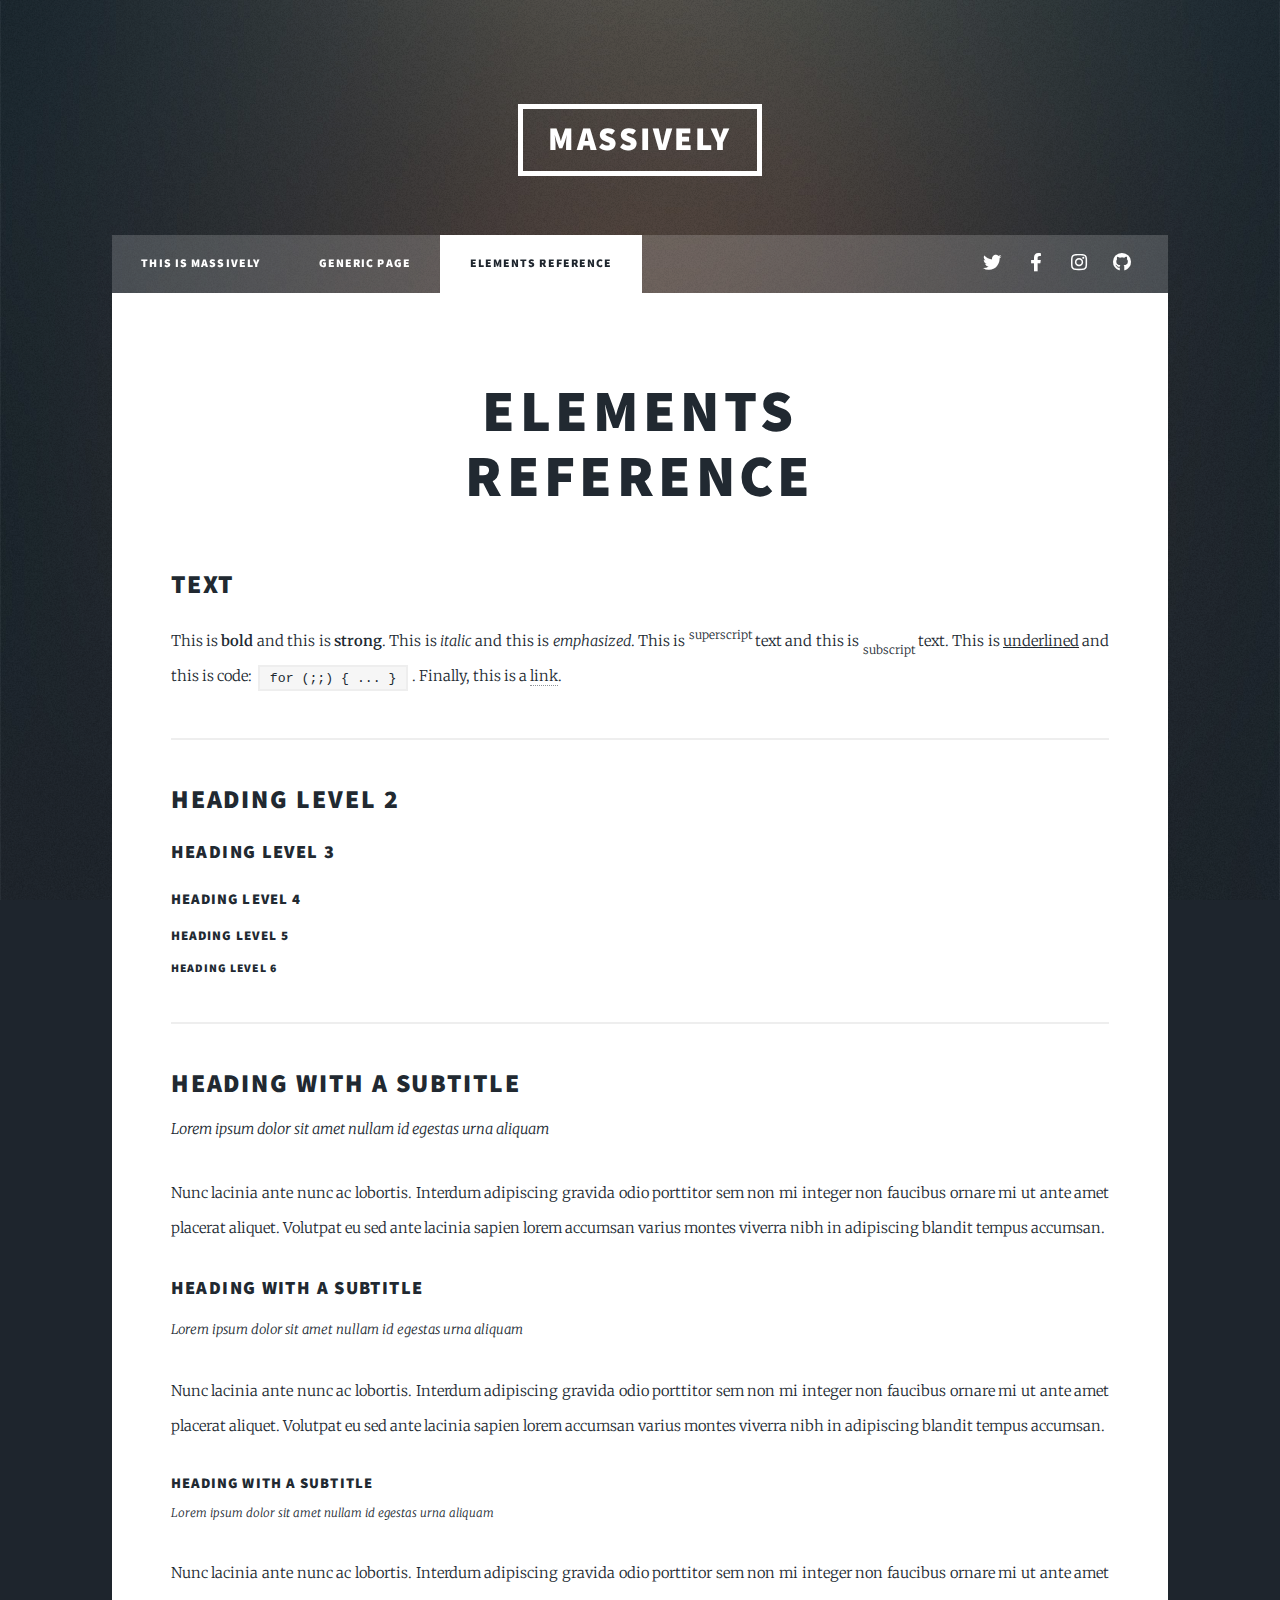
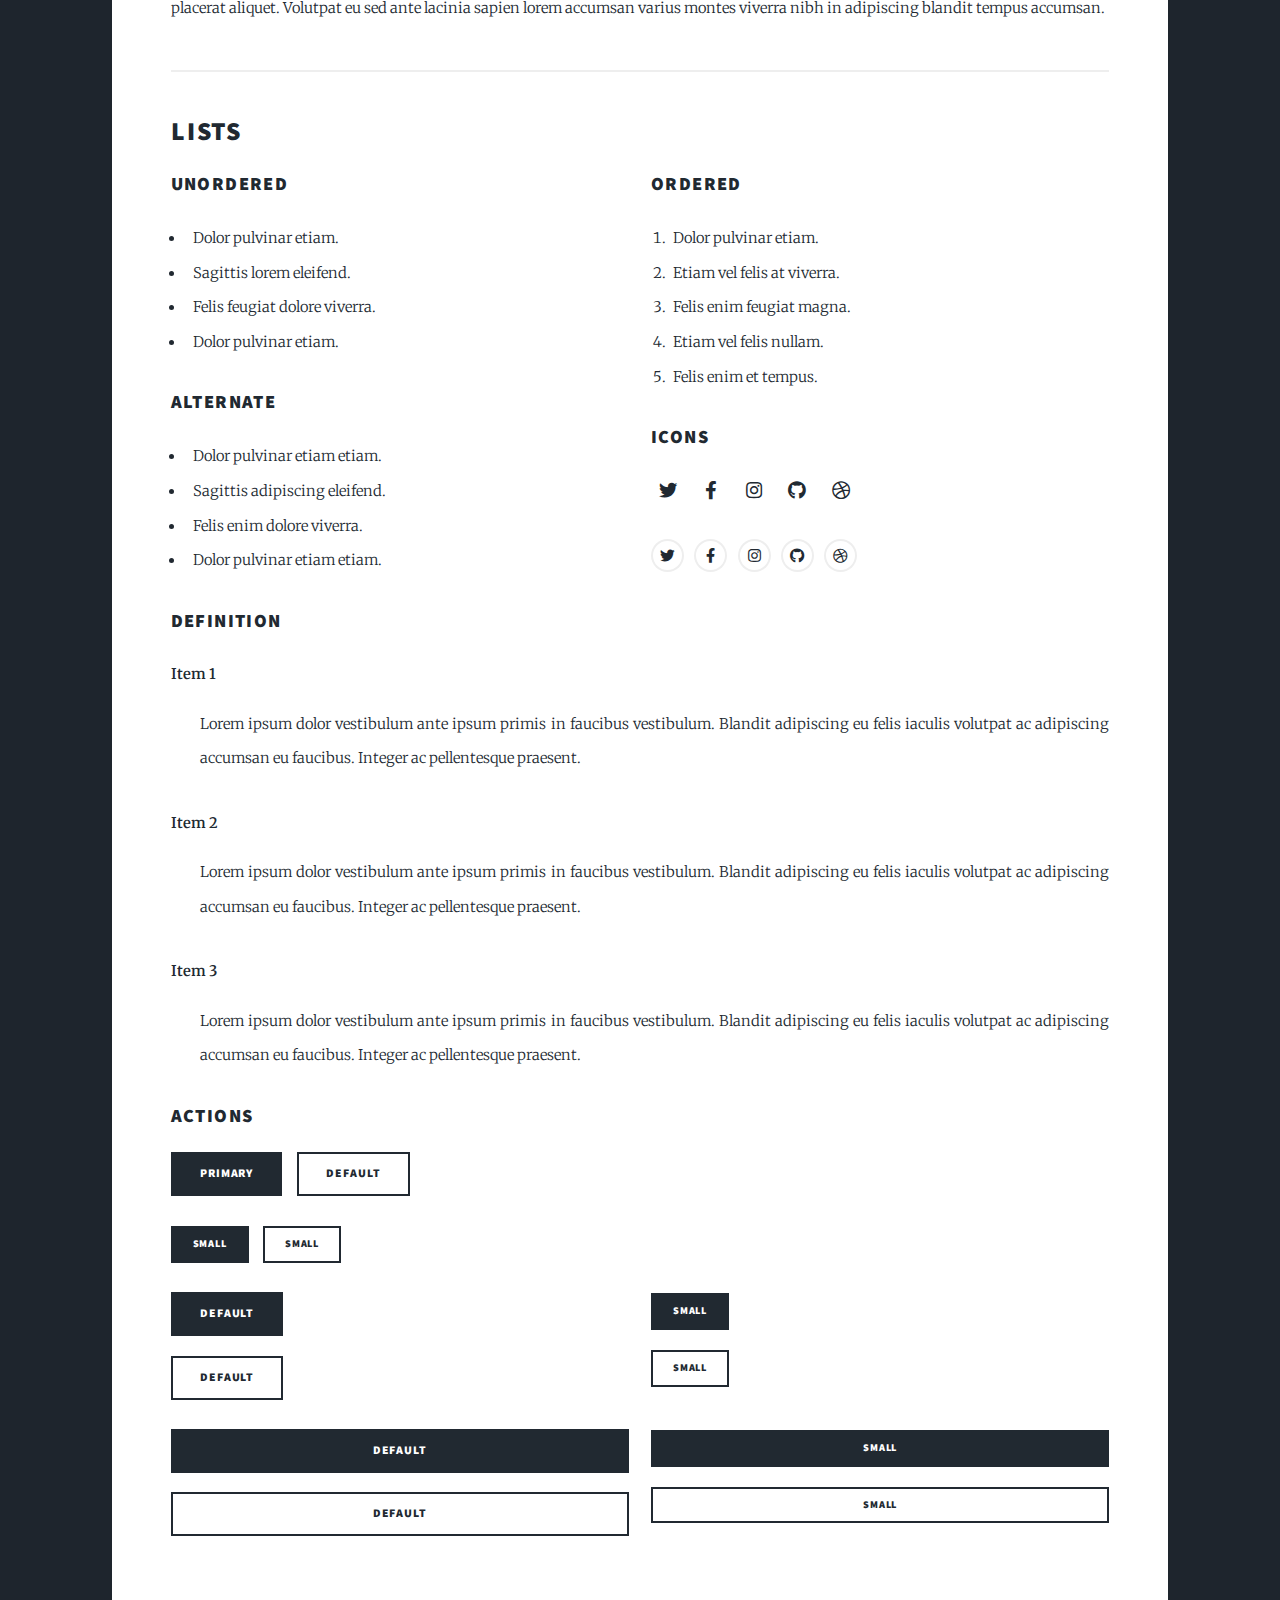
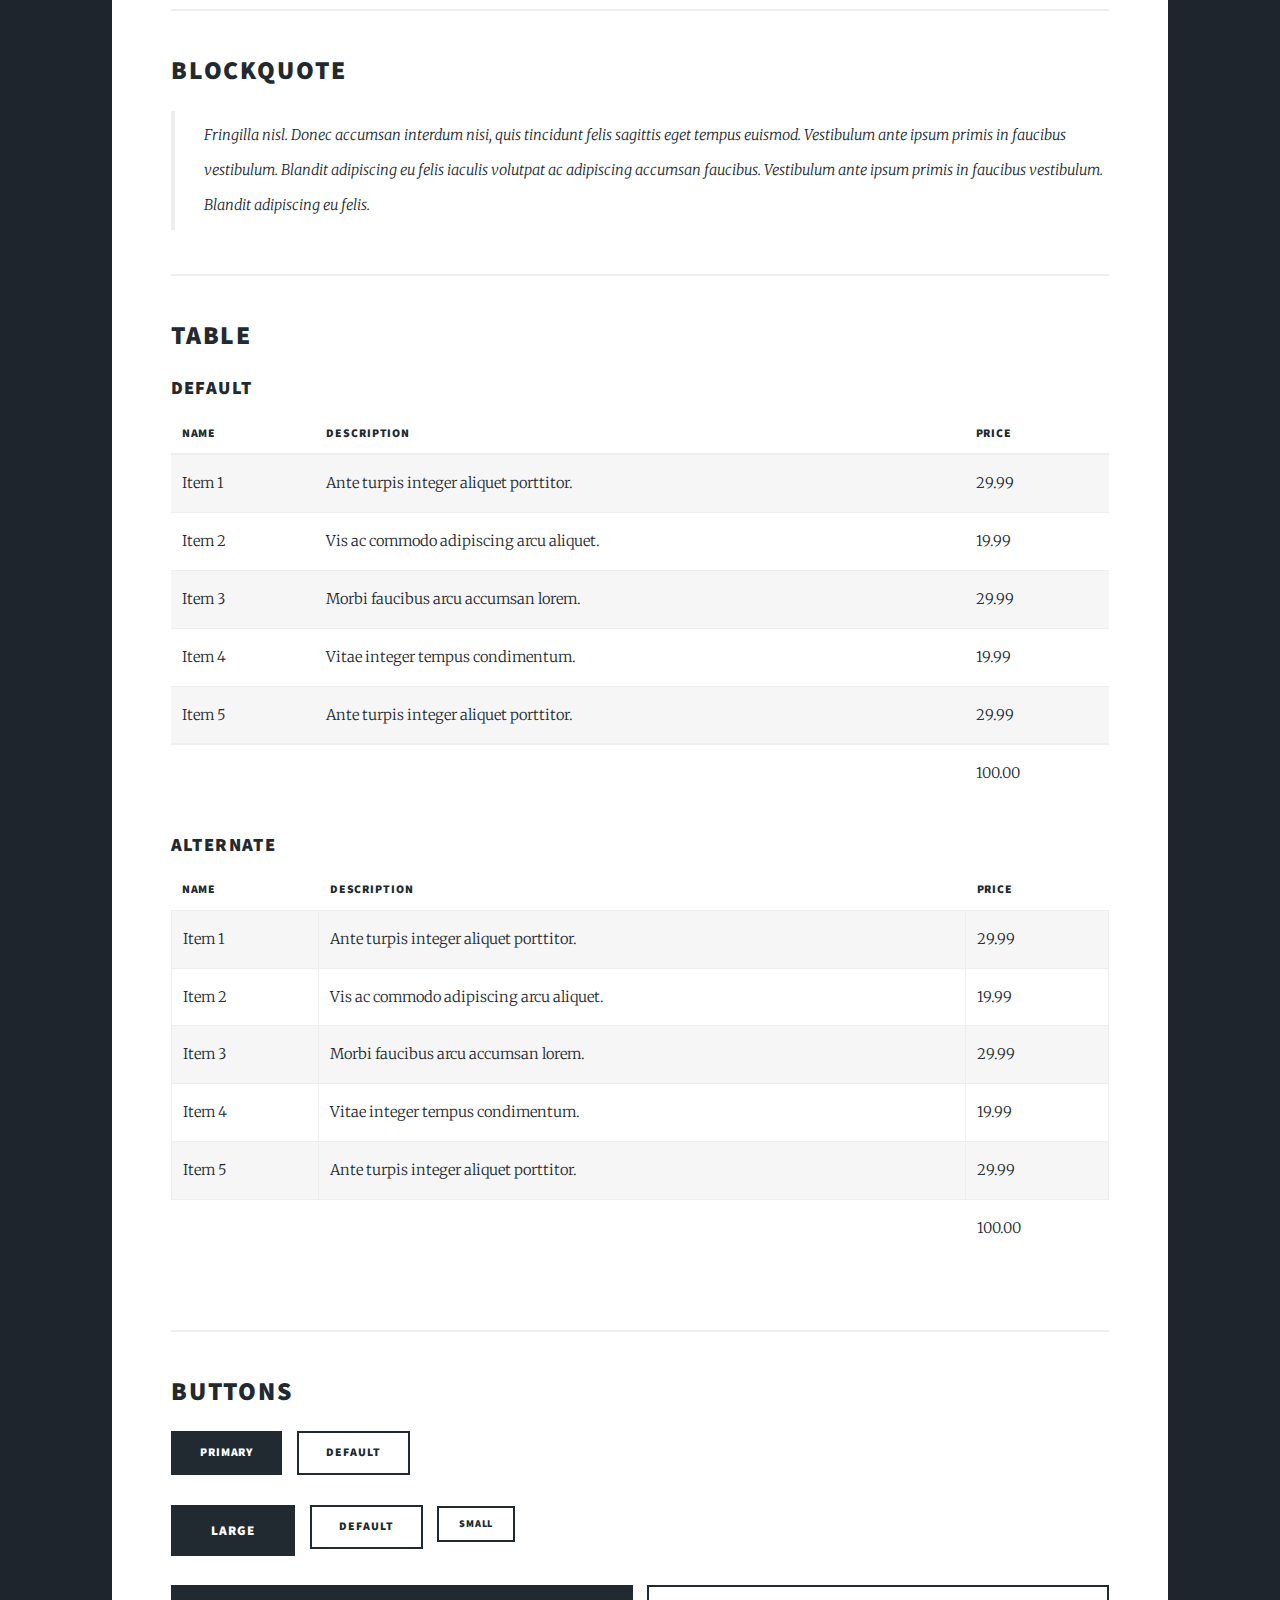
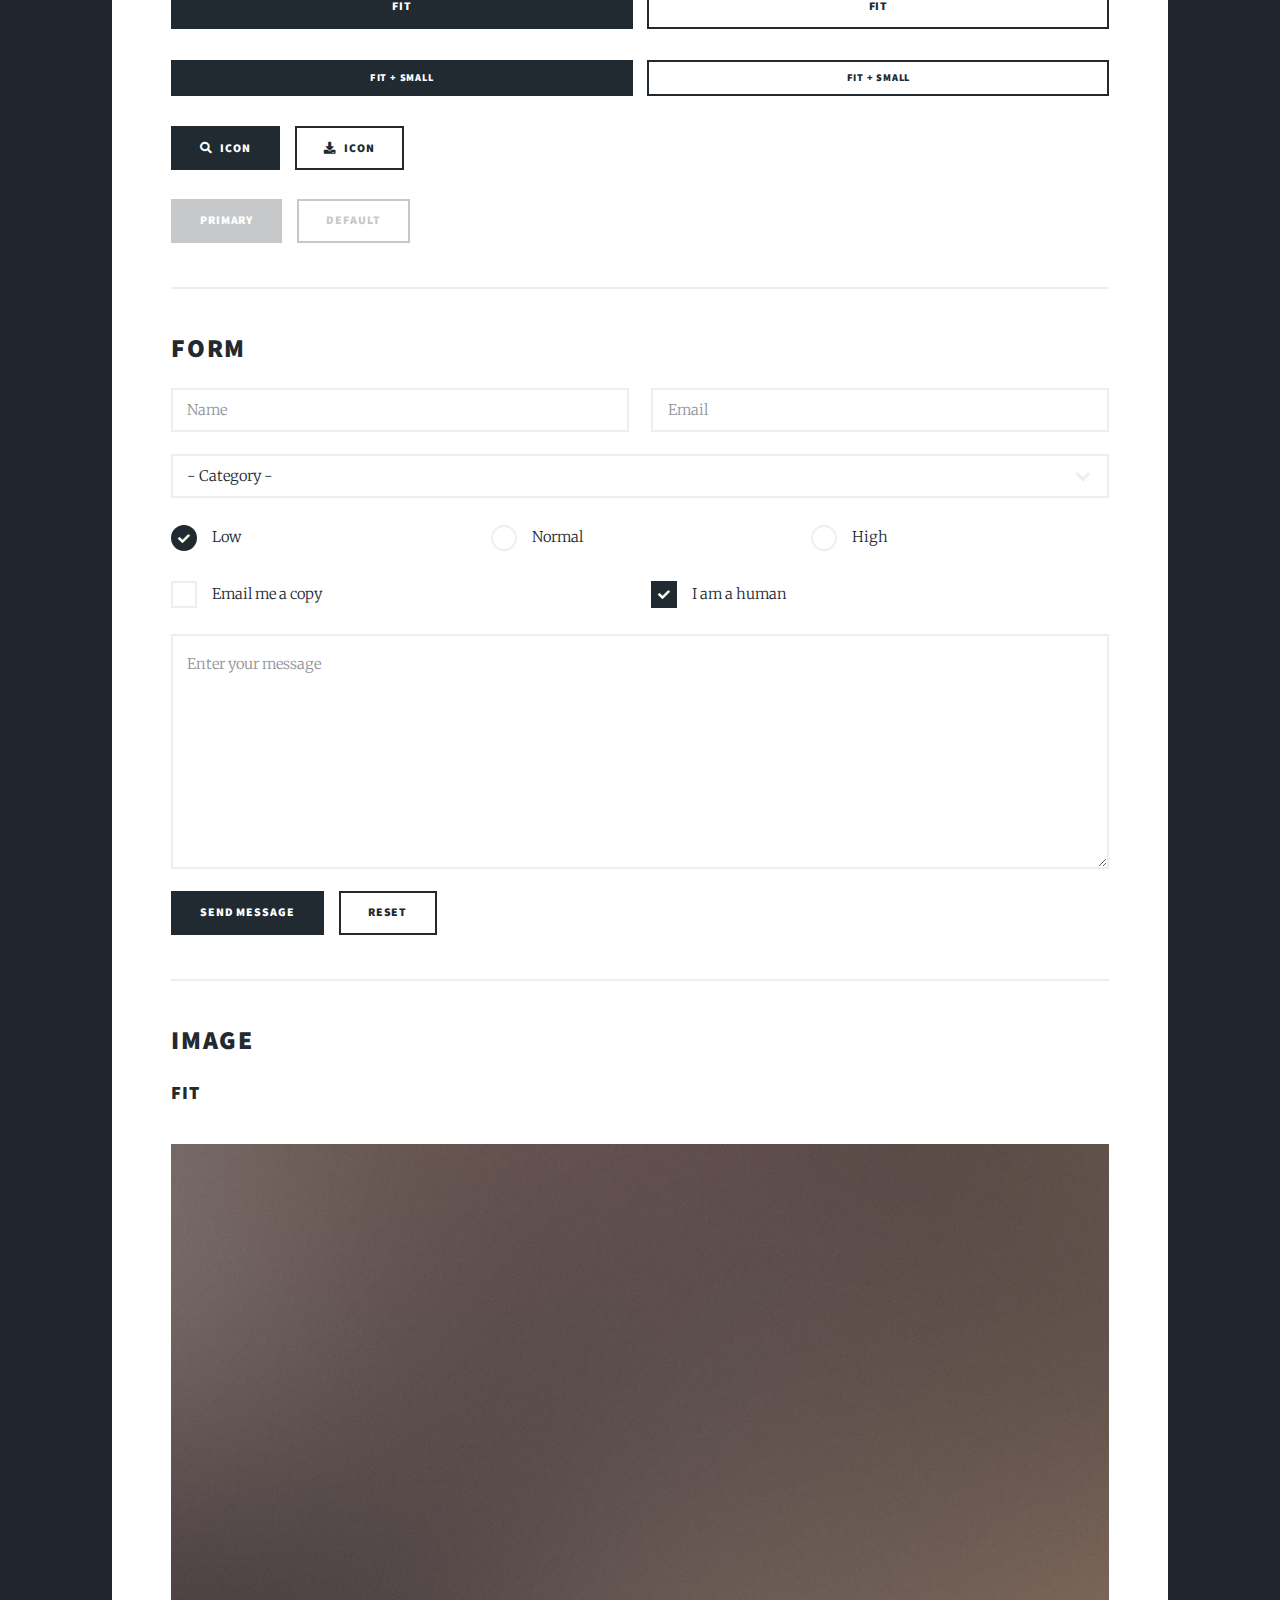
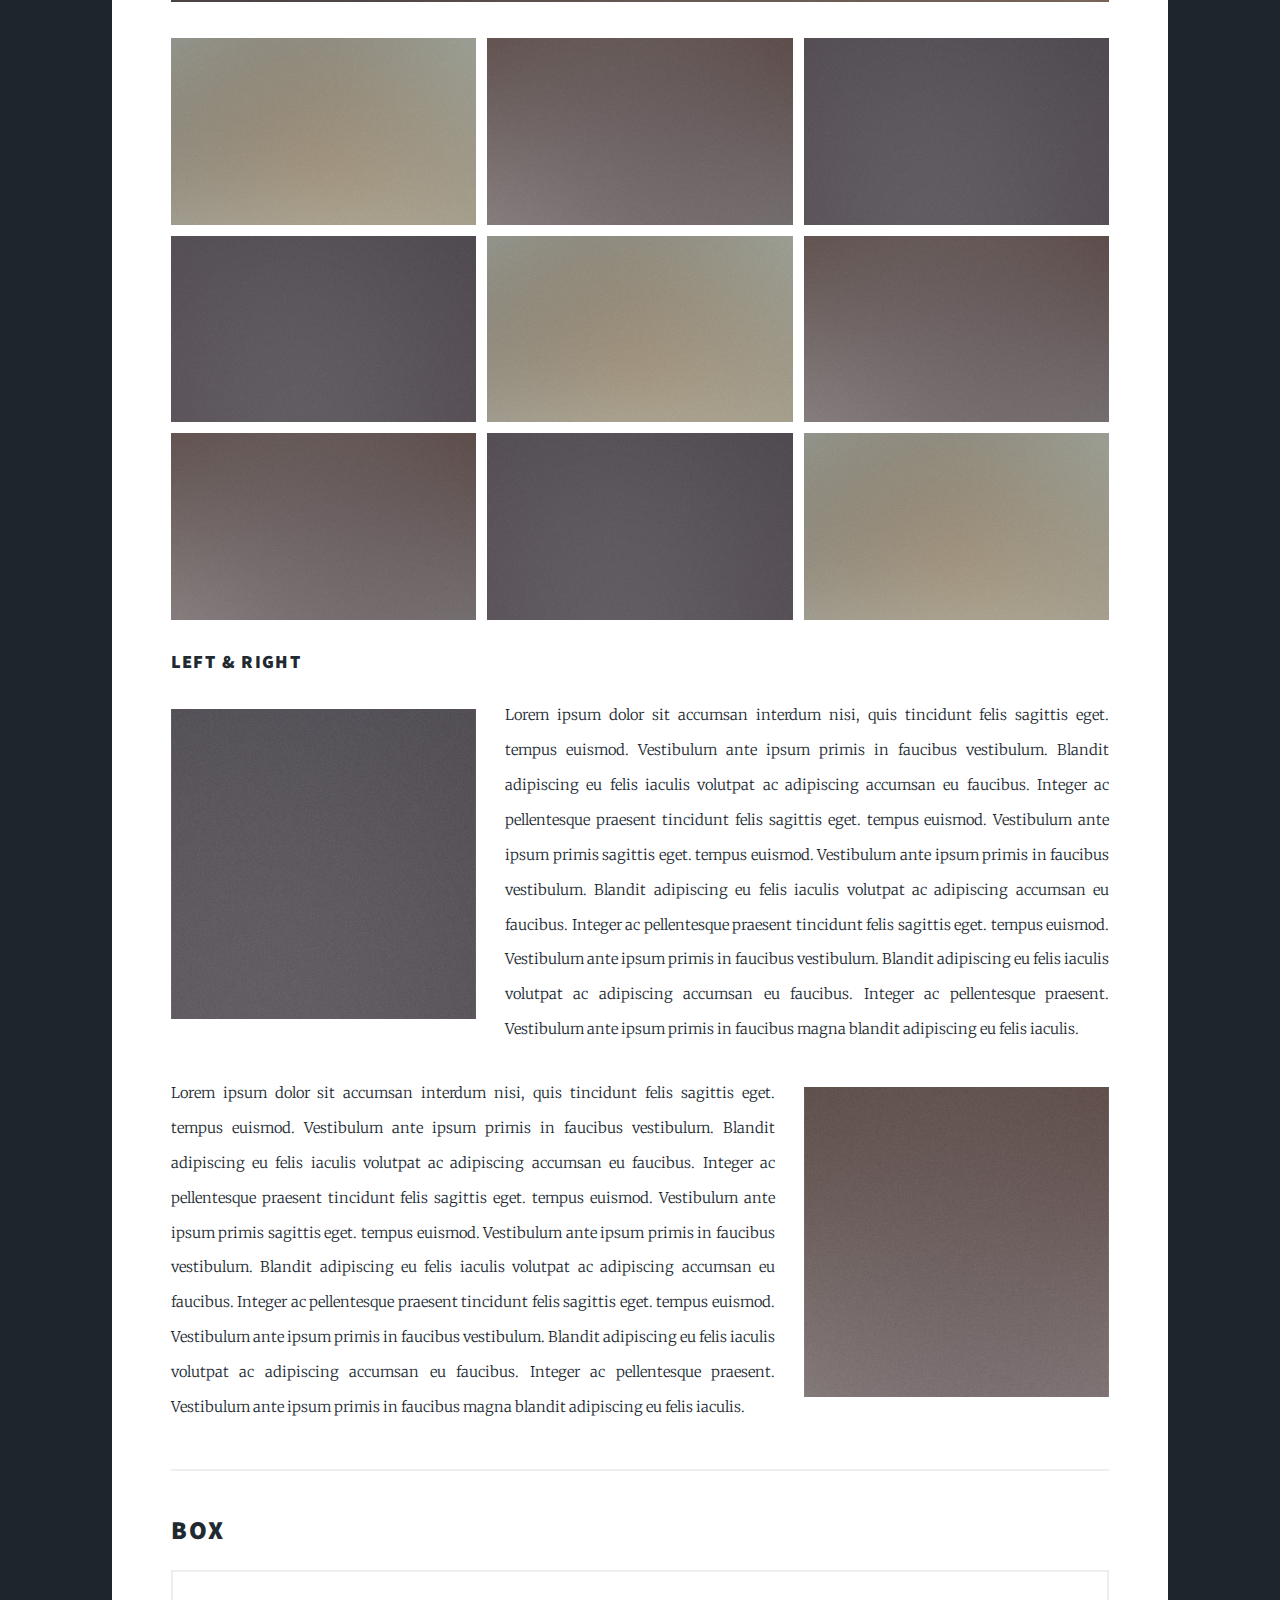
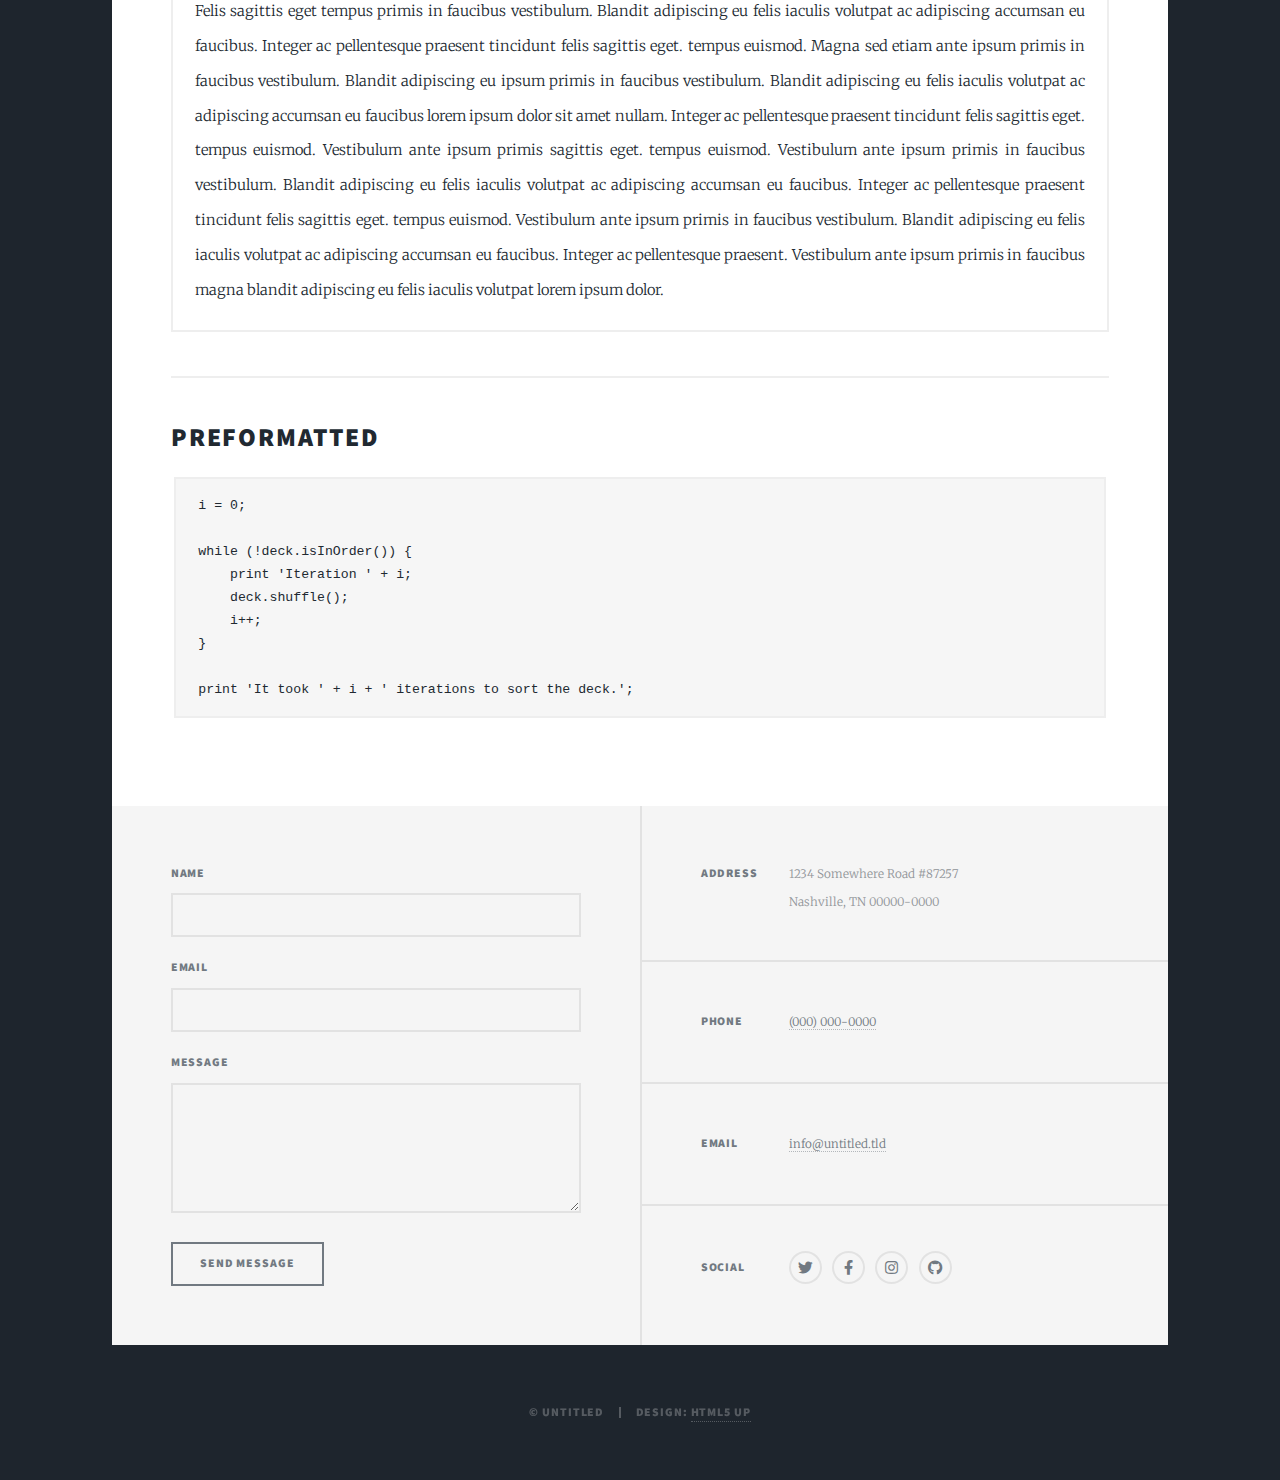
==== elements.html @ 0c0efed7 "editing my info" ====
<!DOCTYPE HTML>
<!--
	Massively by HTML5 UP
	html5up.net | @ajlkn
	Free for personal and commercial use under the CCA 3.0 license (html5up.net/license)
-->
<html>
	<head>
		<title>Elements Reference - Massively by HTML5 UP</title>
		<meta charset="utf-8" />
		<meta name="viewport" content="width=device-width, initial-scale=1, user-scalable=no" />
		<link rel="stylesheet" href="assets/css/main.css" />
		<noscript><link rel="stylesheet" href="assets/css/noscript.css" /></noscript>
	</head>
	<body class="is-preload">

		<!-- Wrapper -->
			<div id="wrapper">

				<!-- Header -->
					<header id="header">
						<a href="index.html" class="logo">Massively</a>
					</header>

				<!-- Nav -->
					<nav id="nav">
						<ul class="links">
							<li><a href="index.html">This is Massively</a></li>
							<li><a href="generic.html">Generic Page</a></li>
							<li class="active"><a href="elements.html">Elements Reference</a></li>
						</ul>
						<ul class="icons">
							<li><a href="#" class="icon brands fa-twitter"><span class="label">Twitter</span></a></li>
							<li><a href="#" class="icon brands fa-facebook-f"><span class="label">Facebook</span></a></li>
							<li><a href="#" class="icon brands fa-instagram"><span class="label">Instagram</span></a></li>
							<li><a href="#" class="icon brands fa-github"><span class="label">GitHub</span></a></li>
						</ul>
					</nav>

				<!-- Main -->
					<div id="main">

						<!-- Post -->
							<section class="post">
								<header class="major">
									<h1>Elements<br />
									Reference</h1>
								</header>

								<!-- Text stuff -->
									<h2>Text</h2>
									<p>This is <b>bold</b> and this is <strong>strong</strong>. This is <i>italic</i> and this is <em>emphasized</em>.
									This is <sup>superscript</sup> text and this is <sub>subscript</sub> text.
									This is <u>underlined</u> and this is code: <code>for (;;) { ... }</code>.
									Finally, this is a <a href="#">link</a>.</p>
									<hr />
									<h2>Heading Level 2</h2>
									<h3>Heading Level 3</h3>
									<h4>Heading Level 4</h4>
									<h5>Heading Level 5</h5>
									<h6>Heading Level 6</h6>
									<hr />
									<header>
										<h2>Heading with a Subtitle</h2>
										<p>Lorem ipsum dolor sit amet nullam id egestas urna aliquam</p>
									</header>
									<p>Nunc lacinia ante nunc ac lobortis. Interdum adipiscing gravida odio porttitor sem non mi integer non faucibus ornare mi ut ante amet placerat aliquet. Volutpat eu sed ante lacinia sapien lorem accumsan varius montes viverra nibh in adipiscing blandit tempus accumsan.</p>
									<header>
										<h3>Heading with a Subtitle</h3>
										<p>Lorem ipsum dolor sit amet nullam id egestas urna aliquam</p>
									</header>
									<p>Nunc lacinia ante nunc ac lobortis. Interdum adipiscing gravida odio porttitor sem non mi integer non faucibus ornare mi ut ante amet placerat aliquet. Volutpat eu sed ante lacinia sapien lorem accumsan varius montes viverra nibh in adipiscing blandit tempus accumsan.</p>
									<header>
										<h4>Heading with a Subtitle</h4>
										<p>Lorem ipsum dolor sit amet nullam id egestas urna aliquam</p>
									</header>
									<p>Nunc lacinia ante nunc ac lobortis. Interdum adipiscing gravida odio porttitor sem non mi integer non faucibus ornare mi ut ante amet placerat aliquet. Volutpat eu sed ante lacinia sapien lorem accumsan varius montes viverra nibh in adipiscing blandit tempus accumsan.</p>

									<hr />

								<!-- Lists -->
									<h2>Lists</h2>
									<div class="row">
										<div class="col-6 col-12-small">

											<h3>Unordered</h3>
											<ul>
												<li>Dolor pulvinar etiam.</li>
												<li>Sagittis lorem eleifend.</li>
												<li>Felis feugiat dolore viverra.</li>
												<li>Dolor pulvinar etiam.</li>
											</ul>

											<h3>Alternate</h3>
											<ul class="alt">
												<li>Dolor pulvinar etiam etiam.</li>
												<li>Sagittis adipiscing eleifend.</li>
												<li>Felis enim dolore viverra.</li>
												<li>Dolor pulvinar etiam etiam.</li>
											</ul>

										</div>
										<div class="col-6 col-12-small">

											<h3>Ordered</h3>
											<ol>
												<li>Dolor pulvinar etiam.</li>
												<li>Etiam vel felis at viverra.</li>
												<li>Felis enim feugiat magna.</li>
												<li>Etiam vel felis nullam.</li>
												<li>Felis enim et tempus.</li>
											</ol>

											<h3>Icons</h3>
											<ul class="icons">
												<li><a href="#" class="icon brands fa-twitter"><span class="label">Twitter</span></a></li>
												<li><a href="#" class="icon brands fa-facebook-f"><span class="label">Facebook</span></a></li>
												<li><a href="#" class="icon brands fa-instagram"><span class="label">Instagram</span></a></li>
												<li><a href="#" class="icon brands fa-github"><span class="label">Github</span></a></li>
												<li><a href="#" class="icon brands fa-dribbble"><span class="label">Dribbble</span></a></li>
											</ul>
											<ul class="icons alt">
												<li><a href="#" class="icon brands alt fa-twitter"><span class="label">Twitter</span></a></li>
												<li><a href="#" class="icon brands alt fa-facebook-f"><span class="label">Facebook</span></a></li>
												<li><a href="#" class="icon brands alt fa-instagram"><span class="label">Instagram</span></a></li>
												<li><a href="#" class="icon brands alt fa-github"><span class="label">Github</span></a></li>
												<li><a href="#" class="icon brands alt fa-dribbble"><span class="label">Dribbble</span></a></li>
											</ul>

										</div>
									</div>
									<h3>Definition</h3>
									<dl>
										<dt>Item 1</dt>
										<dd>
											<p>Lorem ipsum dolor vestibulum ante ipsum primis in faucibus vestibulum. Blandit adipiscing eu felis iaculis volutpat ac adipiscing accumsan eu faucibus. Integer ac pellentesque praesent.</p>
										</dd>
										<dt>Item 2</dt>
										<dd>
											<p>Lorem ipsum dolor vestibulum ante ipsum primis in faucibus vestibulum. Blandit adipiscing eu felis iaculis volutpat ac adipiscing accumsan eu faucibus. Integer ac pellentesque praesent.</p>
										</dd>
										<dt>Item 3</dt>
										<dd>
											<p>Lorem ipsum dolor vestibulum ante ipsum primis in faucibus vestibulum. Blandit adipiscing eu felis iaculis volutpat ac adipiscing accumsan eu faucibus. Integer ac pellentesque praesent.</p>
										</dd>
									</dl>

									<h3>Actions</h3>
									<ul class="actions">
										<li><a href="#" class="button primary">Primary</a></li>
										<li><a href="#" class="button">Default</a></li>
									</ul>
									<ul class="actions small">
										<li><a href="#" class="button primary small">Small</a></li>
										<li><a href="#" class="button small">Small</a></li>
									</ul>
									<div class="row">
										<div class="col-6 col-12-small">
											<ul class="actions stacked">
												<li><a href="#" class="button primary">Default</a></li>
												<li><a href="#" class="button">Default</a></li>
											</ul>
										</div>
										<div class="col-6 col-12-small">
											<ul class="actions stacked">
												<li><a href="#" class="button primary small">Small</a></li>
												<li><a href="#" class="button small">Small</a></li>
											</ul>
										</div>
									</div>
									<div class="row">
										<div class="col-6 col-12-small">
											<ul class="actions stacked">
												<li><a href="#" class="button primary fit">Default</a></li>
												<li><a href="#" class="button fit">Default</a></li>
											</ul>
										</div>
										<div class="col-6 col-12-small">
											<ul class="actions stacked">
												<li><a href="#" class="button primary small fit">Small</a></li>
												<li><a href="#" class="button small fit">Small</a></li>
											</ul>
										</div>
									</div>

									<hr />

								<!-- Blockquote -->
									<h2>Blockquote</h2>
									<blockquote>Fringilla nisl. Donec accumsan interdum nisi, quis tincidunt felis sagittis eget tempus euismod. Vestibulum ante ipsum primis in faucibus vestibulum. Blandit adipiscing eu felis iaculis volutpat ac adipiscing accumsan faucibus. Vestibulum ante ipsum primis in faucibus vestibulum. Blandit adipiscing eu felis.</blockquote>

									<hr />

								<!-- Table -->
									<h2>Table</h2>

									<h3>Default</h3>
									<div class="table-wrapper">
										<table>
											<thead>
												<tr>
													<th>Name</th>
													<th>Description</th>
													<th>Price</th>
												</tr>
											</thead>
											<tbody>
												<tr>
													<td>Item 1</td>
													<td>Ante turpis integer aliquet porttitor.</td>
													<td>29.99</td>
												</tr>
												<tr>
													<td>Item 2</td>
													<td>Vis ac commodo adipiscing arcu aliquet.</td>
													<td>19.99</td>
												</tr>
												<tr>
													<td>Item 3</td>
													<td> Morbi faucibus arcu accumsan lorem.</td>
													<td>29.99</td>
												</tr>
												<tr>
													<td>Item 4</td>
													<td>Vitae integer tempus condimentum.</td>
													<td>19.99</td>
												</tr>
												<tr>
													<td>Item 5</td>
													<td>Ante turpis integer aliquet porttitor.</td>
													<td>29.99</td>
												</tr>
											</tbody>
											<tfoot>
												<tr>
													<td colspan="2"></td>
													<td>100.00</td>
												</tr>
											</tfoot>
										</table>
									</div>

									<h3>Alternate</h3>
									<div class="table-wrapper">
										<table class="alt">
											<thead>
												<tr>
													<th>Name</th>
													<th>Description</th>
													<th>Price</th>
												</tr>
											</thead>
											<tbody>
												<tr>
													<td>Item 1</td>
													<td>Ante turpis integer aliquet porttitor.</td>
													<td>29.99</td>
												</tr>
												<tr>
													<td>Item 2</td>
													<td>Vis ac commodo adipiscing arcu aliquet.</td>
													<td>19.99</td>
												</tr>
												<tr>
													<td>Item 3</td>
													<td> Morbi faucibus arcu accumsan lorem.</td>
													<td>29.99</td>
												</tr>
												<tr>
													<td>Item 4</td>
													<td>Vitae integer tempus condimentum.</td>
													<td>19.99</td>
												</tr>
												<tr>
													<td>Item 5</td>
													<td>Ante turpis integer aliquet porttitor.</td>
													<td>29.99</td>
												</tr>
											</tbody>
											<tfoot>
												<tr>
													<td colspan="2"></td>
													<td>100.00</td>
												</tr>
											</tfoot>
										</table>
									</div>

									<hr />

								<!-- Buttons -->
									<h2>Buttons</h2>
									<ul class="actions">
										<li><a href="#" class="button primary">Primary</a></li>
										<li><a href="#" class="button">Default</a></li>
									</ul>
									<ul class="actions">
										<li><a href="#" class="button primary large">Large</a></li>
										<li><a href="#" class="button">Default</a></li>
										<li><a href="#" class="button small">Small</a></li>
									</ul>
									<ul class="actions fit">
										<li><a href="#" class="button primary fit">Fit</a></li>
										<li><a href="#" class="button fit">Fit</a></li>
									</ul>
									<ul class="actions fit small">
										<li><a href="#" class="button primary fit small">Fit + Small</a></li>
										<li><a href="#" class="button fit small">Fit + Small</a></li>
									</ul>
									<ul class="actions">
										<li><a href="#" class="button primary icon solid fa-search">Icon</a></li>
										<li><a href="#" class="button icon solid fa-download">Icon</a></li>
									</ul>
									<ul class="actions">
										<li><span class="button primary disabled">Primary</span></li>
										<li><span class="button disabled">Default</span></li>
									</ul>

									<hr />

								<!-- Form -->
									<h2>Form</h2>

									<form method="post" action="#">
										<div class="row gtr-uniform">
											<div class="col-6 col-12-xsmall">
												<input type="text" name="demo-name" id="demo-name" value="" placeholder="Name" />
											</div>
											<div class="col-6 col-12-xsmall">
												<input type="email" name="demo-email" id="demo-email" value="" placeholder="Email" />
											</div>
											<!-- Break -->
											<div class="col-12">
												<select name="demo-category" id="demo-category">
													<option value="">- Category -</option>
													<option value="1">Manufacturing</option>
													<option value="1">Shipping</option>
													<option value="1">Administration</option>
													<option value="1">Human Resources</option>
												</select>
											</div>
											<!-- Break -->
											<div class="col-4 col-12-small">
												<input type="radio" id="demo-priority-low" name="demo-priority" checked>
												<label for="demo-priority-low">Low</label>
											</div>
											<div class="col-4 col-12-small">
												<input type="radio" id="demo-priority-normal" name="demo-priority">
												<label for="demo-priority-normal">Normal</label>
											</div>
											<div class="col-4 col-12-small">
												<input type="radio" id="demo-priority-high" name="demo-priority">
												<label for="demo-priority-high">High</label>
											</div>
											<!-- Break -->
											<div class="col-6 col-12-small">
												<input type="checkbox" id="demo-copy" name="demo-copy">
												<label for="demo-copy">Email me a copy</label>
											</div>
											<div class="col-6 col-12-small">
												<input type="checkbox" id="demo-human" name="demo-human" checked>
												<label for="demo-human">I am a human</label>
											</div>
											<!-- Break -->
											<div class="col-12">
												<textarea name="demo-message" id="demo-message" placeholder="Enter your message" rows="6"></textarea>
											</div>
											<!-- Break -->
											<div class="col-12">
												<ul class="actions">
													<li><input type="submit" value="Send Message" class="primary" /></li>
													<li><input type="reset" value="Reset" /></li>
												</ul>
											</div>
										</div>
									</form>

									<hr />

								<!-- Image -->
									<h2>Image</h2>

									<h3>Fit</h3>
									<span class="image fit"><img src="images/pic01.jpg" alt="" /></span>
									<div class="box alt">
										<div class="row gtr-50 gtr-uniform">
											<div class="col-4"><span class="image fit"><img src="images/pic02.jpg" alt="" /></span></div>
											<div class="col-4"><span class="image fit"><img src="images/pic03.jpg" alt="" /></span></div>
											<div class="col-4"><span class="image fit"><img src="images/pic04.jpg" alt="" /></span></div>
											<!-- Break -->
											<div class="col-4"><span class="image fit"><img src="images/pic04.jpg" alt="" /></span></div>
											<div class="col-4"><span class="image fit"><img src="images/pic02.jpg" alt="" /></span></div>
											<div class="col-4"><span class="image fit"><img src="images/pic03.jpg" alt="" /></span></div>
											<!-- Break -->
											<div class="col-4"><span class="image fit"><img src="images/pic03.jpg" alt="" /></span></div>
											<div class="col-4"><span class="image fit"><img src="images/pic04.jpg" alt="" /></span></div>
											<div class="col-4"><span class="image fit"><img src="images/pic02.jpg" alt="" /></span></div>
										</div>
									</div>

									<h3>Left &amp; Right</h3>
									<p><span class="image left"><img src="images/pic08.jpg" alt="" /></span>Lorem ipsum dolor sit accumsan interdum nisi, quis tincidunt felis sagittis eget. tempus euismod. Vestibulum ante ipsum primis in faucibus vestibulum. Blandit adipiscing eu felis iaculis volutpat ac adipiscing accumsan eu faucibus. Integer ac pellentesque praesent tincidunt felis sagittis eget. tempus euismod. Vestibulum ante ipsum primis sagittis eget. tempus euismod. Vestibulum ante ipsum primis in faucibus vestibulum. Blandit adipiscing eu felis iaculis volutpat ac adipiscing accumsan eu faucibus. Integer ac pellentesque praesent tincidunt felis sagittis eget. tempus euismod. Vestibulum ante ipsum primis in faucibus vestibulum. Blandit adipiscing eu felis iaculis volutpat ac adipiscing accumsan eu faucibus. Integer ac pellentesque praesent. Vestibulum ante ipsum primis in faucibus magna blandit adipiscing eu felis iaculis.</p>
									<p><span class="image right"><img src="images/pic09.jpg" alt="" /></span>Lorem ipsum dolor sit accumsan interdum nisi, quis tincidunt felis sagittis eget. tempus euismod. Vestibulum ante ipsum primis in faucibus vestibulum. Blandit adipiscing eu felis iaculis volutpat ac adipiscing accumsan eu faucibus. Integer ac pellentesque praesent tincidunt felis sagittis eget. tempus euismod. Vestibulum ante ipsum primis sagittis eget. tempus euismod. Vestibulum ante ipsum primis in faucibus vestibulum. Blandit adipiscing eu felis iaculis volutpat ac adipiscing accumsan eu faucibus. Integer ac pellentesque praesent tincidunt felis sagittis eget. tempus euismod. Vestibulum ante ipsum primis in faucibus vestibulum. Blandit adipiscing eu felis iaculis volutpat ac adipiscing accumsan eu faucibus. Integer ac pellentesque praesent. Vestibulum ante ipsum primis in faucibus magna blandit adipiscing eu felis iaculis.</p>

									<hr />

								<!-- Box -->
									<h2>Box</h2>
									<div class="box">
										<p>Felis sagittis eget tempus primis in faucibus vestibulum. Blandit adipiscing eu felis iaculis volutpat ac adipiscing accumsan eu faucibus. Integer ac pellentesque praesent tincidunt felis sagittis eget. tempus euismod. Magna sed etiam ante ipsum primis in faucibus vestibulum. Blandit adipiscing eu ipsum primis in faucibus vestibulum. Blandit adipiscing eu felis iaculis volutpat ac adipiscing accumsan eu faucibus lorem ipsum dolor sit amet nullam. Integer ac pellentesque praesent tincidunt felis sagittis eget. tempus euismod. Vestibulum ante ipsum primis sagittis eget. tempus euismod. Vestibulum ante ipsum primis in faucibus vestibulum. Blandit adipiscing eu felis iaculis volutpat ac adipiscing accumsan eu faucibus. Integer ac pellentesque praesent tincidunt felis sagittis eget. tempus euismod. Vestibulum ante ipsum primis in faucibus vestibulum. Blandit adipiscing eu felis iaculis volutpat ac adipiscing accumsan eu faucibus. Integer ac pellentesque praesent. Vestibulum ante ipsum primis in faucibus magna blandit adipiscing eu felis iaculis volutpat lorem ipsum dolor.</p>
									</div>

									<hr />

								<!-- Preformatted Code -->
									<h2>Preformatted</h2>
									<pre><code>i = 0;

while (!deck.isInOrder()) {
    print 'Iteration ' + i;
    deck.shuffle();
    i++;
}

print 'It took ' + i + ' iterations to sort the deck.';
</code></pre>

							</section>

					</div>

				<!-- Footer -->
					<footer id="footer">
						<section>
							<form method="post" action="#">
								<div class="fields">
									<div class="field">
										<label for="name">Name</label>
										<input type="text" name="name" id="name" />
									</div>
									<div class="field">
										<label for="email">Email</label>
										<input type="text" name="email" id="email" />
									</div>
									<div class="field">
										<label for="message">Message</label>
										<textarea name="message" id="message" rows="3"></textarea>
									</div>
								</div>
								<ul class="actions">
									<li><input type="submit" value="Send Message" /></li>
								</ul>
							</form>
						</section>
						<section class="split contact">
							<section class="alt">
								<h3>Address</h3>
								<p>1234 Somewhere Road #87257<br />
								Nashville, TN 00000-0000</p>
							</section>
							<section>
								<h3>Phone</h3>
								<p><a href="#">(000) 000-0000</a></p>
							</section>
							<section>
								<h3>Email</h3>
								<p><a href="#">info@untitled.tld</a></p>
							</section>
							<section>
								<h3>Social</h3>
								<ul class="icons alt">
									<li><a href="#" class="icon brands alt fa-twitter"><span class="label">Twitter</span></a></li>
									<li><a href="#" class="icon brands alt fa-facebook-f"><span class="label">Facebook</span></a></li>
									<li><a href="#" class="icon brands alt fa-instagram"><span class="label">Instagram</span></a></li>
									<li><a href="#" class="icon brands alt fa-github"><span class="label">GitHub</span></a></li>
								</ul>
							</section>
						</section>
					</footer>

				<!-- Copyright -->
					<div id="copyright">
						<ul><li>&copy; Untitled</li><li>Design: <a href="https://html5up.net">HTML5 UP</a></li></ul>
					</div>

			</div>

		<!-- Scripts -->
			<script src="assets/js/jquery.min.js"></script>
			<script src="assets/js/jquery.scrollex.min.js"></script>
			<script src="assets/js/jquery.scrolly.min.js"></script>
			<script src="assets/js/browser.min.js"></script>
			<script src="assets/js/breakpoints.min.js"></script>
			<script src="assets/js/util.js"></script>
			<script src="assets/js/main.js"></script>

	</body>
</html>
---- assets/css/main.css ----
@import url(fontawesome-all.min.css);
@import url("https://fonts.googleapis.com/css?family=Merriweather:300,700,300italic,700italic|Source+Sans+Pro:900");

/*
	Massively by HTML5 UP
	html5up.net | @ajlkn
	Free for personal and commercial use under the CCA 3.0 license (html5up.net/license)
*/

html, body, div, span, applet, object,
iframe, h1, h2, h3, h4, h5, h6, p, blockquote,
pre, a, abbr, acronym, address, big, cite,
code, del, dfn, em, img, ins, kbd, q, s, samp,
small, strike, strong, sub, sup, tt, var, b,
u, i, center, dl, dt, dd, ol, ul, li, fieldset,
form, label, legend, table, caption, tbody,
tfoot, thead, tr, th, td, article, aside,
canvas, details, embed, figure, figcaption,
footer, header, hgroup, menu, nav, output, ruby,
section, summary, time, mark, audio, video {
	margin: 0;
	padding: 0;
	border: 0;
	font-size: 100%;
	font: inherit;
	vertical-align: baseline;}

article, aside, details, figcaption, figure,
footer, header, hgroup, menu, nav, section {
	display: block;}

body {
	line-height: 1;
}

ol, ul {
	list-style: none;
}

blockquote, q {
	quotes: none;
}

	blockquote:before, blockquote:after, q:before, q:after {
		content: '';
		content: none;
	}

table {
	border-collapse: collapse;
	border-spacing: 0;
}

body {
	-webkit-text-size-adjust: none;
}

mark {
	background-color: transparent;
	color: inherit;
}

input::-moz-focus-inner {
	border: 0;
	padding: 0;
}

input, select, textarea {
	-moz-appearance: none;
	-webkit-appearance: none;
	-ms-appearance: none;
	appearance: none;
}

/* Basic */

	@-ms-viewport {
		width: device-width;
	}

	body {
		-ms-overflow-style: scrollbar;
	}

	@media screen and (max-width: 480px) {

		html, body {
			min-width: 320px;
		}

	}

	html {
		box-sizing: border-box;
	}

	*, *:before, *:after {
		box-sizing: inherit;
	}

	body {
		background-color: #1e252d;
	}

		body.is-preload *, body.is-preload *:before, body.is-preload *:after {
			-moz-animation: none !important;
			-webkit-animation: none !important;
			-ms-animation: none !important;
			animation: none !important;
			-moz-transition: none !important;
			-webkit-transition: none !important;
			-ms-transition: none !important;
			transition: none !important;
		}

/* Type */

	html {
		font-size: 16pt;
	}

		@media screen and (max-width: 1680px) {

			html {
				font-size: 12pt;
			}

		}

		@media screen and (max-width: 1280px) {

			html {
				font-size: 11pt;
			}

		}

		@media screen and (max-width: 360px) {

			html {
				font-size: 10pt;
			}

		}

	body {
		color: #212931;
	}

	body, input, select, textarea {
		font-family: "Merriweather", Georgia, serif;
		font-weight: 300;
		font-size: 1rem;
		line-height: 2.375;
	}

	a {
		-moz-transition: color 0.2s ease-in-out, background-color 0.2s ease-in-out, border-color 0.2s ease-in-out, box-shadow 0.2s ease-in-out;
		-webkit-transition: color 0.2s ease-in-out, background-color 0.2s ease-in-out, border-color 0.2s ease-in-out, box-shadow 0.2s ease-in-out;
		-ms-transition: color 0.2s ease-in-out, background-color 0.2s ease-in-out, border-color 0.2s ease-in-out, box-shadow 0.2s ease-in-out;
		transition: color 0.2s ease-in-out, background-color 0.2s ease-in-out, border-color 0.2s ease-in-out, box-shadow 0.2s ease-in-out;
		border-bottom: dotted 1px;
		text-decoration: none;
	}

		a:hover {
			border-bottom-color: transparent;
		}

	strong, b {
		font-weight: 600;
	}

	em, i {
		font-style: italic;
	}

	p {
		text-align: justify;
		margin: 0 0 2rem 0;
	}

	h1, h2, h3, h4, h5, h6 {
		font-family: "Source Sans Pro", Helvetica, sans-serif;
		font-weight: 900;
		line-height: 1.5;
		letter-spacing: 0.075em;
		text-transform: uppercase;
		margin: 0 0 1rem 0;
	}

		h1 a, h2 a, h3 a, h4 a, h5 a, h6 a {
			border-bottom: 0;
			color: inherit;
			text-decoration: none;
		}

	h1 {
		font-size: 4rem;
		line-height: 1.1;
		margin: 0 0 2rem 0;
	}

	h2 {
		font-size: 1.75rem;
		line-height: 1.3;
		margin: 0 0 1.5rem 0;
	}

	h3 {
		font-size: 1.25rem;
		margin: 0 0 1.5rem 0;
	}

	h4 {
		font-size: 1rem;
	}

	h5 {
		font-size: 0.9rem;
	}

	h6 {
		font-size: 0.8rem;
	}

	sub {
		font-size: 0.8rem;
		position: relative;
		top: 0.5rem;
	}

	sup {
		font-size: 0.8rem;
		position: relative;
		top: -0.5rem;
	}

	blockquote {
		border-left: solid 4px;
		font-style: italic;
		margin: 0 0 2rem 0;
		padding: 0.5rem 0 0.5rem 2rem;
	}

	code {
		border: solid 2px;
		font-family: "Courier New", monospace;
		font-size: 0.9rem;
		margin: 0 0.25rem;
		padding: 0.25rem 0.65rem;
	}

	pre {
		-webkit-overflow-scrolling: touch;
		font-family: "Courier New", monospace;
		font-size: 0.9rem;
		margin: 0 0 2rem 0;
	}

		pre code {
			display: block;
			line-height: 1.75;
			padding: 1rem 1.5rem;
			overflow-x: auto;
		}

	hr {
		border: 0;
		border-bottom: solid 2px;
		margin: 3rem 0;
	}

		hr.major {
			margin: 5rem 0;
		}

	.align-left {
		text-align: left;
	}

	.align-center {
		text-align: center;
	}

	.align-right {
		text-align: right;
	}

	input, select, textarea {
		color: #212931;
	}

	a {
		color: #212931;
		border-bottom-color: rgba(33, 41, 49, 0.5);
	}

		a:hover {
			border-bottom-color: transparent;
			color: #18bfef !important;
		}

	strong, b {
		color: #212931;
	}

	h1, h2, h3, h4, h5, h6 {
		color: #212931;
	}

	blockquote {
		border-left-color: #eeeeee;
	}

	code {
		background: rgba(220, 220, 220, 0.25);
		border-color: #eeeeee;
	}

	hr {
		border-bottom-color: #eeeeee;
	}

/* Row */

	.row {
		display: flex;
		flex-wrap: wrap;
		box-sizing: border-box;
		align-items: stretch;
	}

		.row > * {
			box-sizing: border-box;
		}

		.row.gtr-uniform > * > :last-child {
			margin-bottom: 0;
		}

		.row.aln-left {
			justify-content: flex-start;
		}

		.row.aln-center {
			justify-content: center;
		}

		.row.aln-right {
			justify-content: flex-end;
		}

		.row.aln-top {
			align-items: flex-start;
		}

		.row.aln-middle {
			align-items: center;
		}

		.row.aln-bottom {
			align-items: flex-end;
		}

		.row > .imp {
			order: -1;
		}

		.row > .col-1 {
			width: 8.33333%;
		}

		.row > .off-1 {
			margin-left: 8.33333%;
		}

		.row > .col-2 {
			width: 16.66667%;
		}

		.row > .off-2 {
			margin-left: 16.66667%;
		}

		.row > .col-3 {
			width: 25%;
		}

		.row > .off-3 {
			margin-left: 25%;
		}

		.row > .col-4 {
			width: 33.33333%;
		}

		.row > .off-4 {
			margin-left: 33.33333%;
		}

		.row > .col-5 {
			width: 41.66667%;
		}

		.row > .off-5 {
			margin-left: 41.66667%;
		}

		.row > .col-6 {
			width: 50%;
		}

		.row > .off-6 {
			margin-left: 50%;
		}

		.row > .col-7 {
			width: 58.33333%;
		}

		.row > .off-7 {
			margin-left: 58.33333%;
		}

		.row > .col-8 {
			width: 66.66667%;
		}

		.row > .off-8 {
			margin-left: 66.66667%;
		}

		.row > .col-9 {
			width: 75%;
		}

		.row > .off-9 {
			margin-left: 75%;
		}

		.row > .col-10 {
			width: 83.33333%;
		}

		.row > .off-10 {
			margin-left: 83.33333%;
		}

		.row > .col-11 {
			width: 91.66667%;
		}

		.row > .off-11 {
			margin-left: 91.66667%;
		}

		.row > .col-12 {
			width: 100%;
		}

		.row > .off-12 {
			margin-left: 100%;
		}

		.row.gtr-0 {
			margin-top: 0;
			margin-left: 0rem;
		}

			.row.gtr-0 > * {
				padding: 0 0 0 0rem;
			}

			.row.gtr-0.gtr-uniform {
				margin-top: 0rem;
			}

				.row.gtr-0.gtr-uniform > * {
					padding-top: 0rem;
				}

		.row.gtr-25 {
			margin-top: 0;
			margin-left: -0.375rem;
		}

			.row.gtr-25 > * {
				padding: 0 0 0 0.375rem;
			}

			.row.gtr-25.gtr-uniform {
				margin-top: -0.375rem;
			}

				.row.gtr-25.gtr-uniform > * {
					padding-top: 0.375rem;
				}

		.row.gtr-50 {
			margin-top: 0;
			margin-left: -0.75rem;
		}

			.row.gtr-50 > * {
				padding: 0 0 0 0.75rem;
			}

			.row.gtr-50.gtr-uniform {
				margin-top: -0.75rem;
			}

				.row.gtr-50.gtr-uniform > * {
					padding-top: 0.75rem;
				}

		.row {
			margin-top: 0;
			margin-left: -1.5rem;
		}

			.row > * {
				padding: 0 0 0 1.5rem;
			}

			.row.gtr-uniform {
				margin-top: -1.5rem;
			}

				.row.gtr-uniform > * {
					padding-top: 1.5rem;
				}

		.row.gtr-150 {
			margin-top: 0;
			margin-left: -2.25rem;
		}

			.row.gtr-150 > * {
				padding: 0 0 0 2.25rem;
			}

			.row.gtr-150.gtr-uniform {
				margin-top: -2.25rem;
			}

				.row.gtr-150.gtr-uniform > * {
					padding-top: 2.25rem;
				}

		.row.gtr-200 {
			margin-top: 0;
			margin-left: -3rem;
		}

			.row.gtr-200 > * {
				padding: 0 0 0 3rem;
			}

			.row.gtr-200.gtr-uniform {
				margin-top: -3rem;
			}

				.row.gtr-200.gtr-uniform > * {
					padding-top: 3rem;
				}

		@media screen and (max-width: 1680px) {

			.row {
				display: flex;
				flex-wrap: wrap;
				box-sizing: border-box;
				align-items: stretch;
			}

				.row > * {
					box-sizing: border-box;
				}

				.row.gtr-uniform > * > :last-child {
					margin-bottom: 0;
				}

				.row.aln-left {
					justify-content: flex-start;
				}

				.row.aln-center {
					justify-content: center;
				}

				.row.aln-right {
					justify-content: flex-end;
				}

				.row.aln-top {
					align-items: flex-start;
				}

				.row.aln-middle {
					align-items: center;
				}

				.row.aln-bottom {
					align-items: flex-end;
				}

				.row > .imp-xlarge {
					order: -1;
				}

				.row > .col-1-xlarge {
					width: 8.33333%;
				}

				.row > .off-1-xlarge {
					margin-left: 8.33333%;
				}

				.row > .col-2-xlarge {
					width: 16.66667%;
				}

				.row > .off-2-xlarge {
					margin-left: 16.66667%;
				}

				.row > .col-3-xlarge {
					width: 25%;
				}

				.row > .off-3-xlarge {
					margin-left: 25%;
				}

				.row > .col-4-xlarge {
					width: 33.33333%;
				}

				.row > .off-4-xlarge {
					margin-left: 33.33333%;
				}

				.row > .col-5-xlarge {
					width: 41.66667%;
				}

				.row > .off-5-xlarge {
					margin-left: 41.66667%;
				}

				.row > .col-6-xlarge {
					width: 50%;
				}

				.row > .off-6-xlarge {
					margin-left: 50%;
				}

				.row > .col-7-xlarge {
					width: 58.33333%;
				}

				.row > .off-7-xlarge {
					margin-left: 58.33333%;
				}

				.row > .col-8-xlarge {
					width: 66.66667%;
				}

				.row > .off-8-xlarge {
					margin-left: 66.66667%;
				}

				.row > .col-9-xlarge {
					width: 75%;
				}

				.row > .off-9-xlarge {
					margin-left: 75%;
				}

				.row > .col-10-xlarge {
					width: 83.33333%;
				}

				.row > .off-10-xlarge {
					margin-left: 83.33333%;
				}

				.row > .col-11-xlarge {
					width: 91.66667%;
				}

				.row > .off-11-xlarge {
					margin-left: 91.66667%;
				}

				.row > .col-12-xlarge {
					width: 100%;
				}

				.row > .off-12-xlarge {
					margin-left: 100%;
				}

				.row.gtr-0 {
					margin-top: 0;
					margin-left: 0rem;
				}

					.row.gtr-0 > * {
						padding: 0 0 0 0rem;
					}

					.row.gtr-0.gtr-uniform {
						margin-top: 0rem;
					}

						.row.gtr-0.gtr-uniform > * {
							padding-top: 0rem;
						}

				.row.gtr-25 {
					margin-top: 0;
					margin-left: -0.375rem;
				}

					.row.gtr-25 > * {
						padding: 0 0 0 0.375rem;
					}

					.row.gtr-25.gtr-uniform {
						margin-top: -0.375rem;
					}

						.row.gtr-25.gtr-uniform > * {
							padding-top: 0.375rem;
						}

				.row.gtr-50 {
					margin-top: 0;
					margin-left: -0.75rem;
				}

					.row.gtr-50 > * {
						padding: 0 0 0 0.75rem;
					}

					.row.gtr-50.gtr-uniform {
						margin-top: -0.75rem;
					}

						.row.gtr-50.gtr-uniform > * {
							padding-top: 0.75rem;
						}

				.row {
					margin-top: 0;
					margin-left: -1.5rem;
				}

					.row > * {
						padding: 0 0 0 1.5rem;
					}

					.row.gtr-uniform {
						margin-top: -1.5rem;
					}

						.row.gtr-uniform > * {
							padding-top: 1.5rem;
						}

				.row.gtr-150 {
					margin-top: 0;
					margin-left: -2.25rem;
				}

					.row.gtr-150 > * {
						padding: 0 0 0 2.25rem;
					}

					.row.gtr-150.gtr-uniform {
						margin-top: -2.25rem;
					}

						.row.gtr-150.gtr-uniform > * {
							padding-top: 2.25rem;
						}

				.row.gtr-200 {
					margin-top: 0;
					margin-left: -3rem;
				}

					.row.gtr-200 > * {
						padding: 0 0 0 3rem;
					}

					.row.gtr-200.gtr-uniform {
						margin-top: -3rem;
					}

						.row.gtr-200.gtr-uniform > * {
							padding-top: 3rem;
						}

		}

		@media screen and (max-width: 1280px) {

			.row {
				display: flex;
				flex-wrap: wrap;
				box-sizing: border-box;
				align-items: stretch;
			}

				.row > * {
					box-sizing: border-box;
				}

				.row.gtr-uniform > * > :last-child {
					margin-bottom: 0;
				}

				.row.aln-left {
					justify-content: flex-start;
				}

				.row.aln-center {
					justify-content: center;
				}

				.row.aln-right {
					justify-content: flex-end;
				}

				.row.aln-top {
					align-items: flex-start;
				}

				.row.aln-middle {
					align-items: center;
				}

				.row.aln-bottom {
					align-items: flex-end;
				}

				.row > .imp-large {
					order: -1;
				}

				.row > .col-1-large {
					width: 8.33333%;
				}

				.row > .off-1-large {
					margin-left: 8.33333%;
				}

				.row > .col-2-large {
					width: 16.66667%;
				}

				.row > .off-2-large {
					margin-left: 16.66667%;
				}

				.row > .col-3-large {
					width: 25%;
				}

				.row > .off-3-large {
					margin-left: 25%;
				}

				.row > .col-4-large {
					width: 33.33333%;
				}

				.row > .off-4-large {
					margin-left: 33.33333%;
				}

				.row > .col-5-large {
					width: 41.66667%;
				}

				.row > .off-5-large {
					margin-left: 41.66667%;
				}

				.row > .col-6-large {
					width: 50%;
				}

				.row > .off-6-large {
					margin-left: 50%;
				}

				.row > .col-7-large {
					width: 58.33333%;
				}

				.row > .off-7-large {
					margin-left: 58.33333%;
				}

				.row > .col-8-large {
					width: 66.66667%;
				}

				.row > .off-8-large {
					margin-left: 66.66667%;
				}

				.row > .col-9-large {
					width: 75%;
				}

				.row > .off-9-large {
					margin-left: 75%;
				}

				.row > .col-10-large {
					width: 83.33333%;
				}

				.row > .off-10-large {
					margin-left: 83.33333%;
				}

				.row > .col-11-large {
					width: 91.66667%;
				}

				.row > .off-11-large {
					margin-left: 91.66667%;
				}

				.row > .col-12-large {
					width: 100%;
				}

				.row > .off-12-large {
					margin-left: 100%;
				}

				.row.gtr-0 {
					margin-top: 0;
					margin-left: 0rem;
				}

					.row.gtr-0 > * {
						padding: 0 0 0 0rem;
					}

					.row.gtr-0.gtr-uniform {
						margin-top: 0rem;
					}

						.row.gtr-0.gtr-uniform > * {
							padding-top: 0rem;
						}

				.row.gtr-25 {
					margin-top: 0;
					margin-left: -0.375rem;
				}

					.row.gtr-25 > * {
						padding: 0 0 0 0.375rem;
					}

					.row.gtr-25.gtr-uniform {
						margin-top: -0.375rem;
					}

						.row.gtr-25.gtr-uniform > * {
							padding-top: 0.375rem;
						}

				.row.gtr-50 {
					margin-top: 0;
					margin-left: -0.75rem;
				}

					.row.gtr-50 > * {
						padding: 0 0 0 0.75rem;
					}

					.row.gtr-50.gtr-uniform {
						margin-top: -0.75rem;
					}

						.row.gtr-50.gtr-uniform > * {
							padding-top: 0.75rem;
						}

				.row {
					margin-top: 0;
					margin-left: -1.5rem;
				}

					.row > * {
						padding: 0 0 0 1.5rem;
					}

					.row.gtr-uniform {
						margin-top: -1.5rem;
					}

						.row.gtr-uniform > * {
							padding-top: 1.5rem;
						}

				.row.gtr-150 {
					margin-top: 0;
					margin-left: -2.25rem;
				}

					.row.gtr-150 > * {
						padding: 0 0 0 2.25rem;
					}

					.row.gtr-150.gtr-uniform {
						margin-top: -2.25rem;
					}

						.row.gtr-150.gtr-uniform > * {
							padding-top: 2.25rem;
						}

				.row.gtr-200 {
					margin-top: 0;
					margin-left: -3rem;
				}

					.row.gtr-200 > * {
						padding: 0 0 0 3rem;
					}

					.row.gtr-200.gtr-uniform {
						margin-top: -3rem;
					}

						.row.gtr-200.gtr-uniform > * {
							padding-top: 3rem;
						}

		}

		@media screen and (max-width: 980px) {

			.row {
				display: flex;
				flex-wrap: wrap;
				box-sizing: border-box;
				align-items: stretch;
			}

				.row > * {
					box-sizing: border-box;
				}

				.row.gtr-uniform > * > :last-child {
					margin-bottom: 0;
				}

				.row.aln-left {
					justify-content: flex-start;
				}

				.row.aln-center {
					justify-content: center;
				}

				.row.aln-right {
					justify-content: flex-end;
				}

				.row.aln-top {
					align-items: flex-start;
				}

				.row.aln-middle {
					align-items: center;
				}

				.row.aln-bottom {
					align-items: flex-end;
				}

				.row > .imp-medium {
					order: -1;
				}

				.row > .col-1-medium {
					width: 8.33333%;
				}

				.row > .off-1-medium {
					margin-left: 8.33333%;
				}

				.row > .col-2-medium {
					width: 16.66667%;
				}

				.row > .off-2-medium {
					margin-left: 16.66667%;
				}

				.row > .col-3-medium {
					width: 25%;
				}

				.row > .off-3-medium {
					margin-left: 25%;
				}

				.row > .col-4-medium {
					width: 33.33333%;
				}

				.row > .off-4-medium {
					margin-left: 33.33333%;
				}

				.row > .col-5-medium {
					width: 41.66667%;
				}

				.row > .off-5-medium {
					margin-left: 41.66667%;
				}

				.row > .col-6-medium {
					width: 50%;
				}

				.row > .off-6-medium {
					margin-left: 50%;
				}

				.row > .col-7-medium {
					width: 58.33333%;
				}

				.row > .off-7-medium {
					margin-left: 58.33333%;
				}

				.row > .col-8-medium {
					width: 66.66667%;
				}

				.row > .off-8-medium {
					margin-left: 66.66667%;
				}

				.row > .col-9-medium {
					width: 75%;
				}

				.row > .off-9-medium {
					margin-left: 75%;
				}

				.row > .col-10-medium {
					width: 83.33333%;
				}

				.row > .off-10-medium {
					margin-left: 83.33333%;
				}

				.row > .col-11-medium {
					width: 91.66667%;
				}

				.row > .off-11-medium {
					margin-left: 91.66667%;
				}

				.row > .col-12-medium {
					width: 100%;
				}

				.row > .off-12-medium {
					margin-left: 100%;
				}

				.row.gtr-0 {
					margin-top: 0;
					margin-left: 0rem;
				}

					.row.gtr-0 > * {
						padding: 0 0 0 0rem;
					}

					.row.gtr-0.gtr-uniform {
						margin-top: 0rem;
					}

						.row.gtr-0.gtr-uniform > * {
							padding-top: 0rem;
						}

				.row.gtr-25 {
					margin-top: 0;
					margin-left: -0.375rem;
				}

					.row.gtr-25 > * {
						padding: 0 0 0 0.375rem;
					}

					.row.gtr-25.gtr-uniform {
						margin-top: -0.375rem;
					}

						.row.gtr-25.gtr-uniform > * {
							padding-top: 0.375rem;
						}

				.row.gtr-50 {
					margin-top: 0;
					margin-left: -0.75rem;
				}

					.row.gtr-50 > * {
						padding: 0 0 0 0.75rem;
					}

					.row.gtr-50.gtr-uniform {
						margin-top: -0.75rem;
					}

						.row.gtr-50.gtr-uniform > * {
							padding-top: 0.75rem;
						}

				.row {
					margin-top: 0;
					margin-left: -1.5rem;
				}

					.row > * {
						padding: 0 0 0 1.5rem;
					}

					.row.gtr-uniform {
						margin-top: -1.5rem;
					}

						.row.gtr-uniform > * {
							padding-top: 1.5rem;
						}

				.row.gtr-150 {
					margin-top: 0;
					margin-left: -2.25rem;
				}

					.row.gtr-150 > * {
						padding: 0 0 0 2.25rem;
					}

					.row.gtr-150.gtr-uniform {
						margin-top: -2.25rem;
					}

						.row.gtr-150.gtr-uniform > * {
							padding-top: 2.25rem;
						}

				.row.gtr-200 {
					margin-top: 0;
					margin-left: -3rem;
				}

					.row.gtr-200 > * {
						padding: 0 0 0 3rem;
					}

					.row.gtr-200.gtr-uniform {
						margin-top: -3rem;
					}

						.row.gtr-200.gtr-uniform > * {
							padding-top: 3rem;
						}

		}

		@media screen and (max-width: 736px) {

			.row {
				display: flex;
				flex-wrap: wrap;
				box-sizing: border-box;
				align-items: stretch;
			}

				.row > * {
					box-sizing: border-box;
				}

				.row.gtr-uniform > * > :last-child {
					margin-bottom: 0;
				}

				.row.aln-left {
					justify-content: flex-start;
				}

				.row.aln-center {
					justify-content: center;
				}

				.row.aln-right {
					justify-content: flex-end;
				}

				.row.aln-top {
					align-items: flex-start;
				}

				.row.aln-middle {
					align-items: center;
				}

				.row.aln-bottom {
					align-items: flex-end;
				}

				.row > .imp-small {
					order: -1;
				}

				.row > .col-1-small {
					width: 8.33333%;
				}

				.row > .off-1-small {
					margin-left: 8.33333%;
				}

				.row > .col-2-small {
					width: 16.66667%;
				}

				.row > .off-2-small {
					margin-left: 16.66667%;
				}

				.row > .col-3-small {
					width: 25%;
				}

				.row > .off-3-small {
					margin-left: 25%;
				}

				.row > .col-4-small {
					width: 33.33333%;
				}

				.row > .off-4-small {
					margin-left: 33.33333%;
				}

				.row > .col-5-small {
					width: 41.66667%;
				}

				.row > .off-5-small {
					margin-left: 41.66667%;
				}

				.row > .col-6-small {
					width: 50%;
				}

				.row > .off-6-small {
					margin-left: 50%;
				}

				.row > .col-7-small {
					width: 58.33333%;
				}

				.row > .off-7-small {
					margin-left: 58.33333%;
				}

				.row > .col-8-small {
					width: 66.66667%;
				}

				.row > .off-8-small {
					margin-left: 66.66667%;
				}

				.row > .col-9-small {
					width: 75%;
				}

				.row > .off-9-small {
					margin-left: 75%;
				}

				.row > .col-10-small {
					width: 83.33333%;
				}

				.row > .off-10-small {
					margin-left: 83.33333%;
				}

				.row > .col-11-small {
					width: 91.66667%;
				}

				.row > .off-11-small {
					margin-left: 91.66667%;
				}

				.row > .col-12-small {
					width: 100%;
				}

				.row > .off-12-small {
					margin-left: 100%;
				}

				.row.gtr-0 {
					margin-top: 0;
					margin-left: 0rem;
				}

					.row.gtr-0 > * {
						padding: 0 0 0 0rem;
					}

					.row.gtr-0.gtr-uniform {
						margin-top: 0rem;
					}

						.row.gtr-0.gtr-uniform > * {
							padding-top: 0rem;
						}

				.row.gtr-25 {
					margin-top: 0;
					margin-left: -0.375rem;
				}

					.row.gtr-25 > * {
						padding: 0 0 0 0.375rem;
					}

					.row.gtr-25.gtr-uniform {
						margin-top: -0.375rem;
					}

						.row.gtr-25.gtr-uniform > * {
							padding-top: 0.375rem;
						}

				.row.gtr-50 {
					margin-top: 0;
					margin-left: -0.75rem;
				}

					.row.gtr-50 > * {
						padding: 0 0 0 0.75rem;
					}

					.row.gtr-50.gtr-uniform {
						margin-top: -0.75rem;
					}

						.row.gtr-50.gtr-uniform > * {
							padding-top: 0.75rem;
						}

				.row {
					margin-top: 0;
					margin-left: -1.5rem;
				}

					.row > * {
						padding: 0 0 0 1.5rem;
					}

					.row.gtr-uniform {
						margin-top: -1.5rem;
					}

						.row.gtr-uniform > * {
							padding-top: 1.5rem;
						}

				.row.gtr-150 {
					margin-top: 0;
					margin-left: -2.25rem;
				}

					.row.gtr-150 > * {
						padding: 0 0 0 2.25rem;
					}

					.row.gtr-150.gtr-uniform {
						margin-top: -2.25rem;
					}

						.row.gtr-150.gtr-uniform > * {
							padding-top: 2.25rem;
						}

				.row.gtr-200 {
					margin-top: 0;
					margin-left: -3rem;
				}

					.row.gtr-200 > * {
						padding: 0 0 0 3rem;
					}

					.row.gtr-200.gtr-uniform {
						margin-top: -3rem;
					}

						.row.gtr-200.gtr-uniform > * {
							padding-top: 3rem;
						}

		}

		@media screen and (max-width: 480px) {

			.row {
				display: flex;
				flex-wrap: wrap;
				box-sizing: border-box;
				align-items: stretch;
			}

				.row > * {
					box-sizing: border-box;
				}

				.row.gtr-uniform > * > :last-child {
					margin-bottom: 0;
				}

				.row.aln-left {
					justify-content: flex-start;
				}

				.row.aln-center {
					justify-content: center;
				}

				.row.aln-right {
					justify-content: flex-end;
				}

				.row.aln-top {
					align-items: flex-start;
				}

				.row.aln-middle {
					align-items: center;
				}

				.row.aln-bottom {
					align-items: flex-end;
				}

				.row > .imp-xsmall {
					order: -1;
				}

				.row > .col-1-xsmall {
					width: 8.33333%;
				}

				.row > .off-1-xsmall {
					margin-left: 8.33333%;
				}

				.row > .col-2-xsmall {
					width: 16.66667%;
				}

				.row > .off-2-xsmall {
					margin-left: 16.66667%;
				}

				.row > .col-3-xsmall {
					width: 25%;
				}

				.row > .off-3-xsmall {
					margin-left: 25%;
				}

				.row > .col-4-xsmall {
					width: 33.33333%;
				}

				.row > .off-4-xsmall {
					margin-left: 33.33333%;
				}

				.row > .col-5-xsmall {
					width: 41.66667%;
				}

				.row > .off-5-xsmall {
					margin-left: 41.66667%;
				}

				.row > .col-6-xsmall {
					width: 50%;
				}

				.row > .off-6-xsmall {
					margin-left: 50%;
				}

				.row > .col-7-xsmall {
					width: 58.33333%;
				}

				.row > .off-7-xsmall {
					margin-left: 58.33333%;
				}

				.row > .col-8-xsmall {
					width: 66.66667%;
				}

				.row > .off-8-xsmall {
					margin-left: 66.66667%;
				}

				.row > .col-9-xsmall {
					width: 75%;
				}

				.row > .off-9-xsmall {
					margin-left: 75%;
				}

				.row > .col-10-xsmall {
					width: 83.33333%;
				}

				.row > .off-10-xsmall {
					margin-left: 83.33333%;
				}

				.row > .col-11-xsmall {
					width: 91.66667%;
				}

				.row > .off-11-xsmall {
					margin-left: 91.66667%;
				}

				.row > .col-12-xsmall {
					width: 100%;
				}

				.row > .off-12-xsmall {
					margin-left: 100%;
				}

				.row.gtr-0 {
					margin-top: 0;
					margin-left: 0rem;
				}

					.row.gtr-0 > * {
						padding: 0 0 0 0rem;
					}

					.row.gtr-0.gtr-uniform {
						margin-top: 0rem;
					}

						.row.gtr-0.gtr-uniform > * {
							padding-top: 0rem;
						}

				.row.gtr-25 {
					margin-top: 0;
					margin-left: -0.375rem;
				}

					.row.gtr-25 > * {
						padding: 0 0 0 0.375rem;
					}

					.row.gtr-25.gtr-uniform {
						margin-top: -0.375rem;
					}

						.row.gtr-25.gtr-uniform > * {
							padding-top: 0.375rem;
						}

				.row.gtr-50 {
					margin-top: 0;
					margin-left: -0.75rem;
				}

					.row.gtr-50 > * {
						padding: 0 0 0 0.75rem;
					}

					.row.gtr-50.gtr-uniform {
						margin-top: -0.75rem;
					}

						.row.gtr-50.gtr-uniform > * {
							padding-top: 0.75rem;
						}

				.row {
					margin-top: 0;
					margin-left: -1.5rem;
				}

					.row > * {
						padding: 0 0 0 1.5rem;
					}

					.row.gtr-uniform {
						margin-top: -1.5rem;
					}

						.row.gtr-uniform > * {
							padding-top: 1.5rem;
						}

				.row.gtr-150 {
					margin-top: 0;
					margin-left: -2.25rem;
				}

					.row.gtr-150 > * {
						padding: 0 0 0 2.25rem;
					}

					.row.gtr-150.gtr-uniform {
						margin-top: -2.25rem;
					}

						.row.gtr-150.gtr-uniform > * {
							padding-top: 2.25rem;
						}

				.row.gtr-200 {
					margin-top: 0;
					margin-left: -3rem;
				}

					.row.gtr-200 > * {
						padding: 0 0 0 3rem;
					}

					.row.gtr-200.gtr-uniform {
						margin-top: -3rem;
					}

						.row.gtr-200.gtr-uniform > * {
							padding-top: 3rem;
						}

		}

		@media screen and (max-width: 360px) {

			.row {
				display: flex;
				flex-wrap: wrap;
				box-sizing: border-box;
				align-items: stretch;
			}

				.row > * {
					box-sizing: border-box;
				}

				.row.gtr-uniform > * > :last-child {
					margin-bottom: 0;
				}

				.row.aln-left {
					justify-content: flex-start;
				}

				.row.aln-center {
					justify-content: center;
				}

				.row.aln-right {
					justify-content: flex-end;
				}

				.row.aln-top {
					align-items: flex-start;
				}

				.row.aln-middle {
					align-items: center;
				}

				.row.aln-bottom {
					align-items: flex-end;
				}

				.row > .imp-xxsmall {
					order: -1;
				}

				.row > .col-1-xxsmall {
					width: 8.33333%;
				}

				.row > .off-1-xxsmall {
					margin-left: 8.33333%;
				}

				.row > .col-2-xxsmall {
					width: 16.66667%;
				}

				.row > .off-2-xxsmall {
					margin-left: 16.66667%;
				}

				.row > .col-3-xxsmall {
					width: 25%;
				}

				.row > .off-3-xxsmall {
					margin-left: 25%;
				}

				.row > .col-4-xxsmall {
					width: 33.33333%;
				}

				.row > .off-4-xxsmall {
					margin-left: 33.33333%;
				}

				.row > .col-5-xxsmall {
					width: 41.66667%;
				}

				.row > .off-5-xxsmall {
					margin-left: 41.66667%;
				}

				.row > .col-6-xxsmall {
					width: 50%;
				}

				.row > .off-6-xxsmall {
					margin-left: 50%;
				}

				.row > .col-7-xxsmall {
					width: 58.33333%;
				}

				.row > .off-7-xxsmall {
					margin-left: 58.33333%;
				}

				.row > .col-8-xxsmall {
					width: 66.66667%;
				}

				.row > .off-8-xxsmall {
					margin-left: 66.66667%;
				}

				.row > .col-9-xxsmall {
					width: 75%;
				}

				.row > .off-9-xxsmall {
					margin-left: 75%;
				}

				.row > .col-10-xxsmall {
					width: 83.33333%;
				}

				.row > .off-10-xxsmall {
					margin-left: 83.33333%;
				}

				.row > .col-11-xxsmall {
					width: 91.66667%;
				}

				.row > .off-11-xxsmall {
					margin-left: 91.66667%;
				}

				.row > .col-12-xxsmall {
					width: 100%;
				}

				.row > .off-12-xxsmall {
					margin-left: 100%;
				}

				.row.gtr-0 {
					margin-top: 0;
					margin-left: 0rem;
				}

					.row.gtr-0 > * {
						padding: 0 0 0 0rem;
					}

					.row.gtr-0.gtr-uniform {
						margin-top: 0rem;
					}

						.row.gtr-0.gtr-uniform > * {
							padding-top: 0rem;
						}

				.row.gtr-25 {
					margin-top: 0;
					margin-left: -0.375rem;
				}

					.row.gtr-25 > * {
						padding: 0 0 0 0.375rem;
					}

					.row.gtr-25.gtr-uniform {
						margin-top: -0.375rem;
					}

						.row.gtr-25.gtr-uniform > * {
							padding-top: 0.375rem;
						}

				.row.gtr-50 {
					margin-top: 0;
					margin-left: -0.75rem;
				}

					.row.gtr-50 > * {
						padding: 0 0 0 0.75rem;
					}

					.row.gtr-50.gtr-uniform {
						margin-top: -0.75rem;
					}

						.row.gtr-50.gtr-uniform > * {
							padding-top: 0.75rem;
						}

				.row {
					margin-top: 0;
					margin-left: -1.5rem;
				}

					.row > * {
						padding: 0 0 0 1.5rem;
					}

					.row.gtr-uniform {
						margin-top: -1.5rem;
					}

						.row.gtr-uniform > * {
							padding-top: 1.5rem;
						}

				.row.gtr-150 {
					margin-top: 0;
					margin-left: -2.25rem;
				}

					.row.gtr-150 > * {
						padding: 0 0 0 2.25rem;
					}

					.row.gtr-150.gtr-uniform {
						margin-top: -2.25rem;
					}

						.row.gtr-150.gtr-uniform > * {
							padding-top: 2.25rem;
						}

				.row.gtr-200 {
					margin-top: 0;
					margin-left: -3rem;
				}

					.row.gtr-200 > * {
						padding: 0 0 0 3rem;
					}

					.row.gtr-200.gtr-uniform {
						margin-top: -3rem;
					}

						.row.gtr-200.gtr-uniform > * {
							padding-top: 3rem;
						}

		}

/* Box */

	.box {
		border: solid 2px;
		margin-bottom: 2rem;
		padding: 1.5rem;
	}

		.box > :last-child,
		.box > :last-child > :last-child,
		.box > :last-child > :last-child > :last-child {
			margin-bottom: 0;
		}

		.box.alt {
			border: 0;
			border-radius: 0;
			padding: 0;
		}

	.box {
		border-color: #eeeeee;
	}

/* Button */

	input[type="submit"],
	input[type="reset"],
	input[type="button"],
	button,
	.button {
		-moz-appearance: none;
		-webkit-appearance: none;
		-ms-appearance: none;
		appearance: none;
		-moz-transition: background-color 0.2s ease-in-out, box-shadow 0.2s ease-in-out, color 0.2s ease-in-out;
		-webkit-transition: background-color 0.2s ease-in-out, box-shadow 0.2s ease-in-out, color 0.2s ease-in-out;
		-ms-transition: background-color 0.2s ease-in-out, box-shadow 0.2s ease-in-out, color 0.2s ease-in-out;
		transition: background-color 0.2s ease-in-out, box-shadow 0.2s ease-in-out, color 0.2s ease-in-out;
		border: 0;
		border-radius: 0;
		cursor: pointer;
		display: inline-block;
		font-family: "Source Sans Pro", Helvetica, sans-serif;
		font-size: 0.8rem;
		font-weight: 900;
		letter-spacing: 0.075em;
		height: 3rem;
		line-height: 3rem;
		padding: 0 2rem;
		text-align: center;
		text-decoration: none;
		text-transform: uppercase;
		white-space: nowrap;
	}

		input[type="submit"].icon:before,
		input[type="reset"].icon:before,
		input[type="button"].icon:before,
		button.icon:before,
		.button.icon:before {
			margin-right: 0.5rem;
		}

		input[type="submit"].icon.solo,
		input[type="reset"].icon.solo,
		input[type="button"].icon.solo,
		button.icon.solo,
		.button.icon.solo {
			position: relative;
			width: 4rem;
			height: 4rem;
			line-height: 4rem;
			border-radius: 4rem;
			text-indent: 4rem;
			overflow: hidden;
			padding: 0;
			white-space: nowrap;
		}

			input[type="submit"].icon.solo:before,
			input[type="reset"].icon.solo:before,
			input[type="button"].icon.solo:before,
			button.icon.solo:before,
			.button.icon.solo:before {
				position: absolute;
				display: block;
				top: 0;
				left: 0;
				width: inherit;
				height: inherit;
				line-height: inherit;
				font-size: 1.25rem;
				margin-right: 0;
				text-align: center;
				text-indent: 0;
			}

		input[type="submit"].fit,
		input[type="reset"].fit,
		input[type="button"].fit,
		button.fit,
		.button.fit {
			width: 100%;
		}

		input[type="submit"].small,
		input[type="reset"].small,
		input[type="button"].small,
		button.small,
		.button.small {
			font-size: 0.7rem;
			height: 2.5rem;
			line-height: 2.5rem;
			padding: 0 1.5rem;
		}

		input[type="submit"].large,
		input[type="reset"].large,
		input[type="button"].large,
		button.large,
		.button.large {
			font-size: 0.9rem;
			height: 3.5rem;
			line-height: 3.5rem;
			padding: 0 2.75rem;
		}

		@media screen and (max-width: 980px) {

			input[type="submit"],
			input[type="reset"],
			input[type="button"],
			button,
			.button {
				font-size: 0.9rem;
				height: 3.25rem;
				line-height: 3.25rem;
			}

				input[type="submit"].large,
				input[type="reset"].large,
				input[type="button"].large,
				button.large,
				.button.large {
					font-size: 1rem;
					height: 3.75rem;
					line-height: 3.75rem;
				}

		}

		input[type="submit"].disabled, input[type="submit"]:disabled,
		input[type="reset"].disabled,
		input[type="reset"]:disabled,
		input[type="button"].disabled,
		input[type="button"]:disabled,
		button.disabled,
		button:disabled,
		.button.disabled,
		.button:disabled {
			pointer-events: none;
			opacity: 0.25;
		}

	input[type="submit"],
	input[type="reset"],
	input[type="button"],
	button,
	.button {
		background-color: transparent;
		box-shadow: inset 0 0 0 2px #212931;
		color: #212931 !important;
	}

		input[type="submit"]:hover,
		input[type="reset"]:hover,
		input[type="button"]:hover,
		button:hover,
		.button:hover {
			box-shadow: inset 0 0 0 2px #18bfef;
			color: #18bfef !important;
		}

		input[type="submit"].primary,
		input[type="reset"].primary,
		input[type="button"].primary,
		button.primary,
		.button.primary {
			background-color: #212931;
			box-shadow: none;
			color: #ffffff !important;
		}

			input[type="submit"].primary:hover,
			input[type="reset"].primary:hover,
			input[type="button"].primary:hover,
			button.primary:hover,
			.button.primary:hover {
				background-color: #18bfef;
			}

/* Form */

	form {
		margin: 0 0 2rem 0;
	}

		form > :last-child {
			margin-bottom: 0;
		}

		form > .fields {
			display: -moz-flex;
			display: -webkit-flex;
			display: -ms-flex;
			display: flex;
			-moz-flex-wrap: wrap;
			-webkit-flex-wrap: wrap;
			-ms-flex-wrap: wrap;
			flex-wrap: wrap;
			width: calc(100% + 3rem);
			margin: -1.5rem 0 2rem -1.5rem;
		}

			form > .fields > .field {
				-moz-flex-grow: 0;
				-webkit-flex-grow: 0;
				-ms-flex-grow: 0;
				flex-grow: 0;
				-moz-flex-shrink: 0;
				-webkit-flex-shrink: 0;
				-ms-flex-shrink: 0;
				flex-shrink: 0;
				padding: 1.5rem 0 0 1.5rem;
				width: calc(100% - 1.5rem);
			}

				form > .fields > .field.half {
					width: calc(50% - 0.75rem);
				}

				form > .fields > .field.third {
					width: calc(100%/3 - 0.5rem);
				}

				form > .fields > .field.quarter {
					width: calc(25% - 0.375rem);
				}

		@media screen and (max-width: 480px) {

			form > .fields {
				width: calc(100% + 3rem);
				margin: -1.5rem 0 2rem -1.5rem;
			}

				form > .fields > .field {
					padding: 1.5rem 0 0 1.5rem;
					width: calc(100% - 1.5rem);
				}

					form > .fields > .field.half {
						width: calc(100% - 1.5rem);
					}

					form > .fields > .field.third {
						width: calc(100% - 1.5rem);
					}

					form > .fields > .field.quarter {
						width: calc(100% - 1.5rem);
					}

		}

	label {
		display: block;
		font-family: "Source Sans Pro", Helvetica, sans-serif;
		font-weight: 900;
		line-height: 1.5;
		letter-spacing: 0.075em;
		font-size: 0.8rem;
		text-transform: uppercase;
		margin: 0 0 0.75rem 0;
	}

		@media screen and (max-width: 980px) {

			label {
				font-size: 0.9rem;
			}

		}

	input[type="text"],
	input[type="password"],
	input[type="email"],
	select,
	textarea {
		-moz-appearance: none;
		-webkit-appearance: none;
		-ms-appearance: none;
		appearance: none;
		background: transparent;
		border-radius: 0;
		border: solid 2px;
		color: inherit;
		display: block;
		outline: 0;
		padding: 0 1rem;
		text-decoration: none;
		width: 100%;
	}

		input[type="text"]:invalid,
		input[type="password"]:invalid,
		input[type="email"]:invalid,
		select:invalid,
		textarea:invalid {
			box-shadow: none;
		}

	select {
		background-size: 1.25rem;
		background-repeat: no-repeat;
		background-position: calc(100% - 1rem) center;
		height: 3rem;
		padding-right: 3rem;
		text-overflow: ellipsis;
	}

		select:focus::-ms-value {
			background-color: transparent;
		}

		select::-ms-expand {
			display: none;
		}

	input[type="text"],
	input[type="password"],
	input[type="email"],
	select {
		height: 3rem;
	}

	textarea {
		padding: 0.75rem 1rem;
	}

	input[type="checkbox"],
	input[type="radio"] {
		-moz-appearance: none;
		-webkit-appearance: none;
		-ms-appearance: none;
		appearance: none;
		display: block;
		float: left;
		margin-right: -2rem;
		opacity: 0;
		width: 1rem;
		z-index: -1;
	}

		input[type="checkbox"] + label,
		input[type="radio"] + label {
			text-decoration: none;
			cursor: pointer;
			display: inline-block;
			font-size: 1rem;
			letter-spacing: 0;
			font-family: "Merriweather", Georgia, serif;
			text-transform: none;
			font-weight: 300;
			padding-left: 2.8rem;
			padding-right: 1rem;
			position: relative;
		}

			input[type="checkbox"] + label:before,
			input[type="radio"] + label:before {
				-moz-osx-font-smoothing: grayscale;
				-webkit-font-smoothing: antialiased;
				display: inline-block;
				font-style: normal;
				font-variant: normal;
				text-rendering: auto;
				line-height: 1;
				text-transform: none !important;
				font-family: 'Font Awesome 5 Free';
				font-weight: 900;
			}

			input[type="checkbox"] + label:before,
			input[type="radio"] + label:before {
				border-radius: 0;
				border: solid 2px;
				content: '';
				display: inline-block;
				font-size: 0.8rem;
				height: 1.8rem;
				left: 0;
				line-height: 1.65rem;
				position: absolute;
				text-align: center;
				top: -0.125rem;
				width: 1.8rem;
			}

		input[type="checkbox"]:checked + label:before,
		input[type="radio"]:checked + label:before {
			content: '\f00c';
		}

	input[type="checkbox"] + label:before {
		border-radius: 0;
	}

	input[type="radio"] + label:before {
		border-radius: 100%;
	}

	::-webkit-input-placeholder {
		opacity: 1.0;
	}

	:-moz-placeholder {
		opacity: 1.0;
	}

	::-moz-placeholder {
		opacity: 1.0;
	}

	:-ms-input-placeholder {
		opacity: 1.0;
	}

	label {
		color: #212931;
	}

	input[type="text"],
	input[type="password"],
	input[type="email"],
	select,
	textarea {
		border-color: #eeeeee;
	}

		input[type="text"]:focus,
		input[type="password"]:focus,
		input[type="email"]:focus,
		select:focus,
		textarea:focus {
			border-color: #18bfef;
		}

	select {
		background-image: url("data:image/svg+xml;charset=utf8,%3Csvg xmlns='http://www.w3.org/2000/svg' width='40' height='40' preserveAspectRatio='none' viewBox='0 0 40 40'%3E%3Cpath d='M9.4,12.3l10.4,10.4l10.4-10.4c0.2-0.2,0.5-0.4,0.9-0.4c0.3,0,0.6,0.1,0.9,0.4l3.3,3.3c0.2,0.2,0.4,0.5,0.4,0.9 c0,0.4-0.1,0.6-0.4,0.9L20.7,31.9c-0.2,0.2-0.5,0.4-0.9,0.4c-0.3,0-0.6-0.1-0.9-0.4L4.3,17.3c-0.2-0.2-0.4-0.5-0.4-0.9 c0-0.4,0.1-0.6,0.4-0.9l3.3-3.3c0.2-0.2,0.5-0.4,0.9-0.4S9.1,12.1,9.4,12.3z' fill='%23eeeeee' /%3E%3C/svg%3E");
	}

		select option {
			background-color: #ffffff;
			color: #212931;
		}

	.select-wrapper:before {
		color: #eeeeee;
	}

	input[type="checkbox"] + label,
	input[type="radio"] + label {
		color: #212931;
	}

		input[type="checkbox"] + label:before,
		input[type="radio"] + label:before {
			border-color: #eeeeee;
		}

	input[type="checkbox"]:checked + label:before,
	input[type="radio"]:checked + label:before {
		background-color: #212931;
		border-color: #212931;
		color: #ffffff;
	}

	input[type="checkbox"]:focus + label:before,
	input[type="radio"]:focus + label:before {
		border-color: #18bfef;
	}

	::-webkit-input-placeholder {
		color: #909498 !important;
	}

	:-moz-placeholder {
		color: #909498 !important;
	}

	::-moz-placeholder {
		color: #909498 !important;
	}

	:-ms-input-placeholder {
		color: #909498 !important;
	}

	.formerize-placeholder {
		color: #909498 !important;
	}

/* Icon */

	.icon {
		text-decoration: none;
		border-bottom: none;
		position: relative;
	}

		.icon:before {
			-moz-osx-font-smoothing: grayscale;
			-webkit-font-smoothing: antialiased;
			display: inline-block;
			font-style: normal;
			font-variant: normal;
			text-rendering: auto;
			line-height: 1;
			text-transform: none !important;
			font-family: 'Font Awesome 5 Free';
			font-weight: 400;
		}

		.icon > .label {
			display: none;
		}

		.icon:before {
			line-height: inherit;
		}

		.icon.solid:before {
			font-weight: 900;
		}

		.icon.brands:before {
			font-family: 'Font Awesome 5 Brands';
		}

/* Image */

	.image {
		border: 0;
		display: inline-block;
		position: relative;
	}

		.image img {
			display: block;
		}

		.image.left, .image.right {
			max-width: 40%;
		}

			.image.left img, .image.right img {
				width: 100%;
			}

		.image.left {
			float: left;
			margin: 0 2rem 2rem 0;
			top: 0.75rem;
		}

		.image.right {
			float: right;
			margin: 0 0 2rem 2rem;
			top: 0.75rem;
		}

		.image.fit {
			display: block;
			margin: 2.5rem 0;
			width: 100%;
		}

			.image.fit:first-child {
				margin-top: 0;
			}

			.image.fit img {
				width: 100%;
			}

		/* Ensure no margins and full height for proper vertical centering */
			html, body {
				margin: 0;
				height: 100%;
			}

			/* Container for centering the image */
			.image-container {
				display: flex; /* Use flexbox to center the image */
				justify-content: center; /* Center horizontally */
				align-items: center; /* Center vertically if the container has a height */
				height: 100vh; /* Full viewport height for vertical centering */
				width: 100%; /* Full width to ensure horizontal centering */
			}

			/* Styling for the anchor tag */
			.image.main {
				display: block;
				margin: 4rem 0; /* Margin around the anchor tag */
				width: auto; /* Remove width restriction */
			}

			/* Styling for the image */
			.round-image {
				width: 300px; /* Set the width of the image */
				height: 300px; /* Set the height of the image */
				border-radius: 50%; /* Makes the image round */
				object-fit: cover; /* Ensures the image covers the circle without distortion */
				display: block; /* Ensures there is no space below the image */
			}



			.image.main:first-child {
				margin-top: 0;
			}

			.image.main img {
				width: 100%;
			}

		@media screen and (max-width: 736px) {

			.image.fit {
				margin: 2rem 0;
			}

			.image.main {
				margin: 2rem 0;
			}

		}

	a.image {
		overflow: hidden;
	}

		a.image img {
			-moz-transition: -moz-transform 0.2s ease-out;
			-webkit-transition: -webkit-transform 0.2s ease-out;
			-ms-transition: -ms-transform 0.2s ease-out;
			transition: transform 0.2s ease-out;
		}

		a.image:hover img {
			-moz-transform: scale(1.05);
			-webkit-transform: scale(1.05);
			-ms-transform: scale(1.05);
			transform: scale(1.05);
		}

/* Actions */

	ul.actions {
		display: -moz-flex;
		display: -webkit-flex;
		display: -ms-flex;
		display: flex;
		cursor: default;
		list-style: none;
		margin-left: -1rem;
		padding-left: 0;
	}

		ul.actions li {
			padding: 0 0 0 1rem;
			vertical-align: middle;
		}

		ul.actions.special {
			-moz-justify-content: center;
			-webkit-justify-content: center;
			-ms-justify-content: center;
			justify-content: center;
			width: 100%;
			margin-left: 0;
		}

			ul.actions.special li:first-child {
				padding-left: 0;
			}

		ul.actions.stacked {
			-moz-flex-direction: column;
			-webkit-flex-direction: column;
			-ms-flex-direction: column;
			flex-direction: column;
			margin-left: 0;
		}

			ul.actions.stacked li {
				padding: 1.3rem 0 0 0;
			}

				ul.actions.stacked li:first-child {
					padding-top: 0;
				}

		ul.actions.fit {
			width: calc(100% + 1rem);
		}

			ul.actions.fit li {
				-moz-flex-grow: 1;
				-webkit-flex-grow: 1;
				-ms-flex-grow: 1;
				flex-grow: 1;
				-moz-flex-shrink: 1;
				-webkit-flex-shrink: 1;
				-ms-flex-shrink: 1;
				flex-shrink: 1;
				width: 100%;
			}

				ul.actions.fit li > * {
					width: 100%;
				}

			ul.actions.fit.stacked {
				width: 100%;
			}

		@media screen and (max-width: 480px) {

			ul.actions:not(.fixed) {
				-moz-flex-direction: column;
				-webkit-flex-direction: column;
				-ms-flex-direction: column;
				flex-direction: column;
				margin-left: 0;
				width: 100% !important;
			}

				ul.actions:not(.fixed) li {
					-moz-flex-grow: 1;
					-webkit-flex-grow: 1;
					-ms-flex-grow: 1;
					flex-grow: 1;
					-moz-flex-shrink: 1;
					-webkit-flex-shrink: 1;
					-ms-flex-shrink: 1;
					flex-shrink: 1;
					padding: 1rem 0 0 0;
					text-align: center;
					width: 100%;
				}

					ul.actions:not(.fixed) li > * {
						width: 100%;
					}

					ul.actions:not(.fixed) li:first-child {
						padding-top: 0;
					}

					ul.actions:not(.fixed) li input[type="submit"],
					ul.actions:not(.fixed) li input[type="reset"],
					ul.actions:not(.fixed) li input[type="button"],
					ul.actions:not(.fixed) li button,
					ul.actions:not(.fixed) li .button {
						width: 100%;
					}

						ul.actions:not(.fixed) li input[type="submit"].icon:before,
						ul.actions:not(.fixed) li input[type="reset"].icon:before,
						ul.actions:not(.fixed) li input[type="button"].icon:before,
						ul.actions:not(.fixed) li button.icon:before,
						ul.actions:not(.fixed) li .button.icon:before {
							margin-left: -0.5rem;
						}

		}

/* Icons */

	ul.icons {
		cursor: default;
		list-style: none;
		padding-left: 0;
	}

		ul.icons li {
			display: inline-block;
			padding: 0 0.5rem 0 0;
			vertical-align: middle;
		}

			ul.icons li:last-child {
				padding-right: 0;
			}

			ul.icons li .icon:before {
				width: 2.25rem;
				height: 2.25rem;
				line-height: 2.25rem;
				display: inline-block;
				text-align: center;
				border-radius: 100%;
				font-size: 1.25rem;
			}

		ul.icons.alt li .icon:before {
			-moz-transition: color 0.2s ease-in-out, background-color 0.2s ease-in-out, border-color 0.2s ease-in-out, box-shadow 0.2s ease-in-out;
			-webkit-transition: color 0.2s ease-in-out, background-color 0.2s ease-in-out, border-color 0.2s ease-in-out, box-shadow 0.2s ease-in-out;
			-ms-transition: color 0.2s ease-in-out, background-color 0.2s ease-in-out, border-color 0.2s ease-in-out, box-shadow 0.2s ease-in-out;
			transition: color 0.2s ease-in-out, background-color 0.2s ease-in-out, border-color 0.2s ease-in-out, box-shadow 0.2s ease-in-out;
			font-size: 1rem;
		}

/* List */

	ol {
		list-style: decimal;
		margin: 0 0 2rem 0;
		padding-left: 1.25rem;
	}

		ol li {
			padding-left: 0.25rem;
		}

	ul {
		list-style: disc;
		margin: 0 0 2rem 0;
		padding-left: 1rem;
	}

		ul li {
			padding-left: 0.5rem;
		}

		ul.divided {
			list-style: none;
			padding-left: 0;
		}

			ul.divided li {
				border-top: solid 1px;
				padding: 0.5rem 0;
			}

				ul.divided li:first-child {
					border-top: 0;
					padding-top: 0;
				}

	dl {
		margin: 0 0 2rem 0;
	}

		dl dt {
			display: block;
			font-weight: 600;
			margin: 0 0 1rem 0;
		}

		dl dd {
			margin-left: 2rem;
		}

	ul.divided li {
		border-top-color: #eeeeee;
	}

	ul.icons li a.icon:hover:before {
		color: #18bfef;
	}

	ul.icons.alt li .icon:before {
		box-shadow: inset 0 0 0 2px #eeeeee;
	}

	ul.icons.alt li a.icon:hover:before {
		box-shadow: inset 0 0 0 2px #18bfef;
	}

/* Section/Article */

	section.special, article.special {
		text-align: center;
	}

	header {
		cursor: default;
	}

		header > .date {
			display: block;
			font-size: 0.8rem;
			height: 1;
			margin: 0 0 1rem 0;
			position: relative;
		}

		header > p {
			font-style: italic;
		}

		header > h1 + p {
			font-size: 1.1rem;
			margin-top: -0.5rem;
			line-height: 2;
		}

		header > h2 + p {
			font-size: 1rem;
			margin-top: -0.75rem;
		}

		header > h3 + p {
			font-size: 0.9rem;
			margin-top: -0.75rem;
		}

		header > h4 + p {
			font-size: 0.8rem;
			margin-top: -0.75rem;
		}

		header.major {
			margin: 0 0 4rem 0;
			text-align: center;
		}

			header.major > :last-child {
				margin-bottom: 0;
			}

			header.major > p {
				margin-top: 0;
				text-align: center;
			}

			header.major > .date {
				font-size: 1rem;
				margin: 0 0 4rem 0;
			}

				header.major > .date:before, header.major > .date:after {
					content: '';
					display: block;
					position: absolute;
					top: 50%;
					width: calc(50% - 6rem);
					border-top: solid 2px;
				}

				header.major > .date:before {
					left: 0;
				}

				header.major > .date:after {
					right: 0;
				}

		@media screen and (max-width: 980px) {

			header br {
				display: none;
			}

		}

		@media screen and (max-width: 736px) {

			header.major {
				margin: 0 0 2rem 0;
			}

		}

	header.major .date:before, header.major .date:after {
		border-top-color: #eeeeee;
	}

/* Table */

	.table-wrapper {
		-webkit-overflow-scrolling: touch;
		overflow-x: auto;
	}

	table {
		margin: 0 0 2rem 0;
		width: 100%;
	}

		table tbody tr {
			border: solid 1px;
			border-left: 0;
			border-right: 0;
		}

		table td {
			padding: 0.75rem 0.75rem;
		}

		table th {
			font-family: "Source Sans Pro", Helvetica, sans-serif;
			font-size: 0.8rem;
			font-weight: 900;
			letter-spacing: 0.075em;
			line-height: 1.5;
			padding: 0 0.75rem 0.75rem 0.75rem;
			text-align: left;
			text-transform: uppercase;
		}

			@media screen and (max-width: 980px) {

				table th {
					font-size: 0.9rem;
				}

			}

		table thead {
			border-bottom: solid 2px;
		}

		table tfoot {
			border-top: solid 2px;
		}

		table.alt {
			border-collapse: separate;
		}

			table.alt tbody tr td {
				border: solid 1px;
				border-left-width: 0;
				border-top-width: 0;
			}

				table.alt tbody tr td:first-child {
					border-left-width: 1px;
				}

			table.alt tbody tr:first-child td {
				border-top-width: 1px;
			}

			table.alt thead {
				border-bottom: 0;
			}

			table.alt tfoot {
				border-top: 0;
			}

	table tbody tr {
		border-color: #eeeeee;
	}

		table tbody tr:nth-child(2n + 1) {
			background-color: rgba(220, 220, 220, 0.25);
		}

	table th {
		color: #212931;
	}

	table thead {
		border-bottom-color: #eeeeee;
	}

	table tfoot {
		border-top-color: #eeeeee;
	}

	table.alt tbody tr td {
		border-color: #eeeeee;
	}

/* Pagination */

	.pagination {
		display: -moz-inline-flex;
		display: -webkit-inline-flex;
		display: -ms-inline-flex;
		display: inline-flex;
		-moz-user-select: none;
		-webkit-user-select: none;
		-ms-user-select: none;
		user-select: none;
		cursor: default;
		list-style: none;
		margin: 0 0 2rem 2px;
		padding: 0;
	}

		.pagination a, .pagination span {
			-moz-transition: background-color 0.2s ease-in-out, border-color 0.2s ease-in-out, box-shadow 0.2s ease-in-out, color 0.2s ease-in-out;
			-webkit-transition: background-color 0.2s ease-in-out, border-color 0.2s ease-in-out, box-shadow 0.2s ease-in-out, color 0.2s ease-in-out;
			-ms-transition: background-color 0.2s ease-in-out, border-color 0.2s ease-in-out, box-shadow 0.2s ease-in-out, color 0.2s ease-in-out;
			transition: background-color 0.2s ease-in-out, border-color 0.2s ease-in-out, box-shadow 0.2s ease-in-out, color 0.2s ease-in-out;
			border: solid 2px;
			display: inline-block;
			font-family: "Source Sans Pro", Helvetica, sans-serif;
			font-size: 0.8rem;
			font-weight: 900;
			height: 3rem;
			letter-spacing: 0.075em;
			line-height: calc(3rem - 4px);
			margin-left: -2px;
			min-width: 3rem;
			position: relative;
			text-align: center;
			text-decoration: none;
			text-transform: uppercase;
		}

		.pagination .next, .pagination .previous {
			text-decoration: none;
			padding: 0 1.75rem;
		}

			.pagination .next:before, .pagination .previous:before {
				-moz-osx-font-smoothing: grayscale;
				-webkit-font-smoothing: antialiased;
				display: inline-block;
				font-style: normal;
				font-variant: normal;
				text-rendering: auto;
				line-height: 1;
				text-transform: none !important;
				font-family: 'Font Awesome 5 Free';
				font-weight: 900;
			}

			.pagination .next:before, .pagination .previous:before {
				display: inline-block;
				color: inherit !important;
				line-height: inherit;
			}

		.pagination .previous:before {
			content: '\f104';
			margin-right: 0.9375em;
		}

		.pagination .next:before {
			content: '\f105';
			float: right;
			margin-left: 0.9375em;
		}

		@media screen and (max-width: 980px) {

			.pagination a, .pagination span {
				font-size: 0.9rem;
			}

		}

		@media screen and (max-width: 480px) {

			.pagination .page, .pagination .extra {
				display: none;
			}

		}

	.pagination a, .pagination span {
		border-color: #eeeeee;
	}

	.pagination a {
		color: #212931 !important;
	}

		.pagination a:hover {
			color: #18bfef !important;
			border-color: #18bfef;
			z-index: 1;
		}

			.pagination a:hover + a,
			.pagination a:hover + span {
				border-left-color: #18bfef;
			}

		.pagination a.active {
			background-color: #eeeeee;
		}

	.pagination span {
		color: #eeeeee;
	}

/* Wrapper */

	#wrapper {
		-moz-transition: opacity 0.5s ease;
		-webkit-transition: opacity 0.5s ease;
		-ms-transition: opacity 0.5s ease;
		transition: opacity 0.5s ease;
		position: relative;
		z-index: 1;
		overflow: hidden;
	}

		#wrapper > .bg {
			position: absolute;
			top: 0;
			left: 0;
			width: 100%;
			height: 100%;
			background-color: #212931;
			background-image: url("../../images/overlay.png"), linear-gradient(0deg, rgba(0, 0, 0, 0.1), rgba(0, 0, 0, 0.1)), url("../../images/bg.jpg");
			background-size: auto,								auto,														100% auto;
			background-position: center,								center,														top center;
			background-repeat: repeat,								no-repeat,													no-repeat;
			background-attachment: scroll,								scroll,														scroll;
			z-index: -1;
		}

			#wrapper > .bg.fixed {
				position: fixed;
				width: 100vw;
				height: 100vh;
			}

		#wrapper.fade-in:before {
			pointer-events: none;
			-moz-transition: opacity 1s ease-in-out;
			-webkit-transition: opacity 1s ease-in-out;
			-ms-transition: opacity 1s ease-in-out;
			transition: opacity 1s ease-in-out;
			-moz-transition-delay: 0.75s;
			-webkit-transition-delay: 0.75s;
			-ms-transition-delay: 0.75s;
			transition-delay: 0.75s;
			background: #1e252d;
			content: '';
			display: block;
			height: 100%;
			left: 0;
			opacity: 0;
			position: fixed;
			top: 0;
			width: 100%;
		}

		body.is-preload #wrapper.fade-in:before {
			opacity: 1;
		}

		@media screen and (orientation: portrait) {

			#wrapper > .bg {
				background-size: auto,								auto,														auto 175%;
			}

		}

/* Intro */

	#intro {
		color: #ffffff;
		padding: 8rem 4rem 6rem 4rem ;
		-moz-align-items: center;
		-webkit-align-items: center;
		-ms-align-items: center;
		align-items: center;
		display: -moz-flex;
		display: -webkit-flex;
		display: -ms-flex;
		display: flex;
		-moz-flex-direction: column;
		-webkit-flex-direction: column;
		-ms-flex-direction: column;
		flex-direction: column;
		-moz-justify-content: -moz-flex-end;
		-webkit-justify-content: -webkit-flex-end;
		-ms-justify-content: -ms-flex-end;
		justify-content: flex-end;
		-moz-transition: opacity 1s ease, -moz-transform 1s ease;
		-webkit-transition: opacity 1s ease, -webkit-transform 1s ease;
		-ms-transition: opacity 1s ease, -ms-transform 1s ease;
		transition: opacity 1s ease, transform 1s ease;
		position: relative;
		cursor: default;
		text-align: center;
		z-index: 1;
		min-height: 100vh;
	}

		#intro input, #intro select, #intro textarea {
			color: #ffffff;
		}

		#intro a {
			color: #ffffff;
			border-bottom-color: rgba(255, 255, 255, 0.5);
		}

			#intro a:hover {
				border-bottom-color: transparent;
				color: #18bfef !important;
			}

		#intro strong, #intro b {
			color: #ffffff;
		}

		#intro h1, #intro h2, #intro h3, #intro h4, #intro h5, #intro h6 {
			color: #ffffff;
		}

		#intro blockquote {
			border-left-color: #ffffff;
		}

		#intro code {
			background: rgba(255, 255, 255, 0.075);
			border-color: #ffffff;
		}

		#intro hr {
			border-bottom-color: #ffffff;
		}

		#intro input[type="submit"],
		#intro input[type="reset"],
		#intro input[type="button"],
		#intro button,
		#intro .button {
			background-color: transparent;
			box-shadow: inset 0 0 0 2px #ffffff;
			color: #ffffff !important;
		}

			#intro input[type="submit"]:hover,
			#intro input[type="reset"]:hover,
			#intro input[type="button"]:hover,
			#intro button:hover,
			#intro .button:hover {
				box-shadow: inset 0 0 0 2px #18bfef;
				color: #18bfef !important;
			}

			#intro input[type="submit"].primary,
			#intro input[type="reset"].primary,
			#intro input[type="button"].primary,
			#intro button.primary,
			#intro .button.primary {
				background-color: #ffffff;
				box-shadow: none;
				color: #1e252d !important;
			}

				#intro input[type="submit"].primary:hover,
				#intro input[type="reset"].primary:hover,
				#intro input[type="button"].primary:hover,
				#intro button.primary:hover,
				#intro .button.primary:hover {
					background-color: #18bfef;
				}

		#intro h1 {
			font-size: 5rem;
			line-height: 1;
		}

		#intro p {
			font-size: 1.25rem;
			font-style: italic;
			margin-top: -0.25rem;
			text-align: center;
		}

		#intro + #header {
			margin-top: -20rem;
		}

			#intro + #header .logo {
				-moz-transform: translateY(2rem);
				-webkit-transform: translateY(2rem);
				-ms-transform: translateY(2rem);
				transform: translateY(2rem);
				opacity: 0;
				visibility: hidden;
			}

		#intro.hidden {
			pointer-events: none;
			-moz-transform: translateY(2rem);
			-webkit-transform: translateY(2rem);
			-ms-transform: translateY(2rem);
			transform: translateY(2rem);
			-moz-transition: opacity 0.5s ease, -moz-transform 0.5s ease, visibility 0.5s;
			-webkit-transition: opacity 0.5s ease, -webkit-transform 0.5s ease, visibility 0.5s;
			-ms-transition: opacity 0.5s ease, -ms-transform 0.5s ease, visibility 0.5s;
			transition: opacity 0.5s ease, transform 0.5s ease, visibility 0.5s;
			opacity: 0;
			visibility: hidden;
		}

			#intro.hidden + #header .logo {
				-moz-transform: translateY(0);
				-webkit-transform: translateY(0);
				-ms-transform: translateY(0);
				transform: translateY(0);
				opacity: 1;
				visibility: visible;
			}

		body.is-preload #intro {
			-moz-transform: translateY(2rem);
			-webkit-transform: translateY(2rem);
			-ms-transform: translateY(2rem);
			transform: translateY(2rem);
			opacity: 0;
		}

			body.is-preload #intro:not(.hidden) + #header + #nav {
				-moz-transform: translateY(4rem);
				-webkit-transform: translateY(4rem);
				-ms-transform: translateY(4rem);
				transform: translateY(4rem);
				opacity: 0;
			}

		@media screen and (max-width: 980px) {

			#intro {
				padding: 4rem 4rem 2rem 4rem ;
				min-height: 90vh;
			}

				#intro p br {
					display: none;
				}

				#intro + #header {
					margin-top: -14rem;
				}

		}

		@media screen and (max-width: 736px) {

			#intro {
				padding: 3rem 2rem 1rem 2rem ;
				min-height: 80vh;
			}

				#intro h1 {
					font-size: 3.25rem;
					line-height: 1.1;
					margin-bottom: 1rem;
				}

				#intro p {
					font-size: 1rem;
					margin-top: 0rem;
				}

				#intro .actions {
					display: none;
				}

		}

/* Header */

	#header {
		color: #ffffff;
		-moz-align-items: center;
		-webkit-align-items: center;
		-ms-align-items: center;
		align-items: center;
		display: -moz-flex;
		display: -webkit-flex;
		display: -ms-flex;
		display: flex;
		-moz-flex-direction: column;
		-webkit-flex-direction: column;
		-ms-flex-direction: column;
		flex-direction: column;
		-moz-justify-content: -moz-flex-end;
		-webkit-justify-content: -webkit-flex-end;
		-ms-justify-content: -ms-flex-end;
		justify-content: flex-end;
		pointer-events: none;
		-moz-user-select: none;
		-webkit-user-select: none;
		-ms-user-select: none;
		user-select: none;
		height: 20rem;
		padding-bottom: 8rem;
		position: relative;
		text-align: center;
		z-index: 2;
	}

		#header input, #header select, #header textarea {
			color: #ffffff;
		}

		#header a {
			color: #ffffff;
			border-bottom-color: rgba(255, 255, 255, 0.5);
		}

			#header a:hover {
				border-bottom-color: transparent;
				color: #18bfef !important;
			}

		#header strong, #header b {
			color: #ffffff;
		}

		#header h1, #header h2, #header h3, #header h4, #header h5, #header h6 {
			color: #ffffff;
		}

		#header blockquote {
			border-left-color: #ffffff;
		}

		#header code {
			background: rgba(255, 255, 255, 0.075);
			border-color: #ffffff;
		}

		#header hr {
			border-bottom-color: #ffffff;
		}

		#header .logo {
			-moz-transition: border-color 0.2s ease-in-out, color 0.2s ease-in-out, opacity 0.5s ease, -moz-transform 0.5s ease, visibility 0.5s;
			-webkit-transition: border-color 0.2s ease-in-out, color 0.2s ease-in-out, opacity 0.5s ease, -webkit-transform 0.5s ease, visibility 0.5s;
			-ms-transition: border-color 0.2s ease-in-out, color 0.2s ease-in-out, opacity 0.5s ease, -ms-transform 0.5s ease, visibility 0.5s;
			transition: border-color 0.2s ease-in-out, color 0.2s ease-in-out, opacity 0.5s ease, transform 0.5s ease, visibility 0.5s;
			pointer-events: auto;
			border-style: solid;
			border-color: #ffffff;
			border-width: 5px !important;
			font-family: "Source Sans Pro", Helvetica, sans-serif;
			font-size: 2.25rem;
			font-weight: 900;
			letter-spacing: 0.075em;
			line-height: 1;
			padding: 1rem 1.75rem;
			text-transform: uppercase;
			visibility: visible;
		}

			#header .logo:hover {
				border-color: #18bfef !important;
				color: #18bfef !important;
			}

		@media screen and (max-width: 980px) {

			#header {
				height: 14rem;
				padding-bottom: 4rem;
			}

		}

		@media screen and (max-width: 736px) {

			#header {
				padding-bottom: 3rem;
			}

				#header .logo {
					font-size: 1.75rem;
					border-width: 3px !important;
				}

		}

/* Nav */

	#nav {
		color: #ffffff;
		display: -moz-flex;
		display: -webkit-flex;
		display: -ms-flex;
		display: flex;
		-moz-transition: -moz-transform 1s ease, opacity 1s ease;
		-webkit-transition: -webkit-transform 1s ease, opacity 1s ease;
		-ms-transition: -ms-transform 1s ease, opacity 1s ease;
		transition: transform 1s ease, opacity 1s ease;
		background: rgba(255, 255, 255, 0.175);
		height: 4rem;
		line-height: 4rem;
		margin: -4rem auto 0 auto;
		overflow: hidden;
		padding: 0 2rem 0 0;
		position: relative;
		width: calc(100% - 4rem);
		max-width: 72rem;
		z-index: 2;
	}

		#nav ul.divided li {
			border-top-color: #ffffff;
		}

		#nav ul.icons li a.icon:hover:before {
			color: #18bfef;
		}

		#nav ul.icons.alt li .icon:before {
			box-shadow: inset 0 0 0 2px #ffffff;
		}

		#nav ul.icons.alt li a.icon:hover:before {
			box-shadow: inset 0 0 0 2px #18bfef;
		}

		#nav input, #nav select, #nav textarea {
			color: #ffffff;
		}

		#nav a {
			color: #ffffff;
			border-bottom-color: rgba(255, 255, 255, 0.5);
		}

			#nav a:hover {
				border-bottom-color: transparent;
				color: #18bfef !important;
			}

		#nav strong, #nav b {
			color: #ffffff;
		}

		#nav h1, #nav h2, #nav h3, #nav h4, #nav h5, #nav h6 {
			color: #ffffff;
		}

		#nav blockquote {
			border-left-color: #ffffff;
		}

		#nav code {
			background: rgba(255, 255, 255, 0.075);
			border-color: #ffffff;
		}

		#nav hr {
			border-bottom-color: #ffffff;
		}

		#nav ul.links {
			display: -moz-flex;
			display: -webkit-flex;
			display: -ms-flex;
			display: flex;
			-moz-flex-grow: 1;
			-webkit-flex-grow: 1;
			-ms-flex-grow: 1;
			flex-grow: 1;
			-moz-flex-shrink: 1;
			-webkit-flex-shrink: 1;
			-ms-flex-shrink: 1;
			flex-shrink: 1;
			font-family: "Source Sans Pro", Helvetica, sans-serif;
			font-weight: 900;
			letter-spacing: 0.075em;
			list-style: none;
			margin-bottom: 0;
			padding-left: 0;
			text-transform: uppercase;
		}

			#nav ul.links li {
				display: block;
				padding-left: 0;
			}

				#nav ul.links li a {
					-moz-transition: background-color 0.2s ease-in-out, color 0.2s ease-in-out;
					-webkit-transition: background-color 0.2s ease-in-out, color 0.2s ease-in-out;
					-ms-transition: background-color 0.2s ease-in-out, color 0.2s ease-in-out;
					transition: background-color 0.2s ease-in-out, color 0.2s ease-in-out;
					display: block;
					font-size: 0.8rem;
					outline: none;
					padding: 0 2rem;
				}

					#nav ul.links li a:hover {
						color: inherit !important;
						background-color: rgba(255, 255, 255, 0.1);
					}

				#nav ul.links li.active {
					background-color: #ffffff;
				}

					#nav ul.links li.active a {
						color: #1e252d;
					}

						#nav ul.links li.active a:hover {
							color: #18bfef !important;
						}

		#nav ul.icons {
			-moz-flex-grow: 0;
			-webkit-flex-grow: 0;
			-ms-flex-grow: 0;
			flex-grow: 0;
			-moz-flex-shrink: 0;
			-webkit-flex-shrink: 0;
			-ms-flex-shrink: 0;
			flex-shrink: 0;
			margin-bottom: 0;
		}

		@media screen and (max-width: 980px) {

			#nav {
				display: none;
			}

		}

/* Main */

	#main {
		background-color: #ffffff;
		position: relative;
		margin: 0 auto;
		width: calc(100% - 4rem);
		max-width: 72rem;
		z-index: 2;
	}

		#main > * {
			padding: 4rem 4rem 2rem 4rem ;
			border-top: solid 2px #eeeeee;
			margin: 0;
		}

			#main > *:first-child {
				border-top: 0;
			}

		#main > footer {
			text-align: center;
		}

		#main > .post {
			padding: 8rem 8rem 6rem 8rem ;
		}

			#main > .post header.major > .date {
				margin-top: -2rem;
			}

			#main > .post header.major > h1, #main > .post header.major h2 {
				font-size: 4rem;
				line-height: 1.1;
				margin: 0 0 2rem 0;
			}

			#main > .post.featured {
				text-align: center;
			}

			@media screen and (max-width: 1280px) {

				#main > .post {
					padding: 6rem 4rem 4rem 4rem ;
				}

			}

			@media screen and (max-width: 736px) {

				#main > .post {
					padding: 4rem 2rem 2rem 2rem ;
				}

					#main > .post header.major > .date {
						margin-top: -1rem;
						margin-bottom: 2rem;
					}

					#main > .post header.major > h1, #main > .post header.major h2 {
						font-size: 2.5rem;
						line-height: 1.2;
						margin: 0 0 1.5rem 0;
					}

			}

		#main > .posts {
			display: -moz-flex;
			display: -webkit-flex;
			display: -ms-flex;
			display: flex;
			-moz-flex-wrap: wrap;
			-webkit-flex-wrap: wrap;
			-ms-flex-wrap: wrap;
			flex-wrap: wrap;
			-moz-align-items: -moz-stretch;
			-webkit-align-items: -webkit-stretch;
			-ms-align-items: -ms-stretch;
			align-items: stretch;
			text-align: center;
			width: 100%;
			padding: 0;
		}

			#main > .posts > * {
				-moz-flex-shrink: 1;
				-webkit-flex-shrink: 1;
				-ms-flex-shrink: 1;
				flex-shrink: 1;
				-moz-flex-grow: 0;
				-webkit-flex-grow: 0;
				-ms-flex-grow: 0;
				flex-grow: 0;
			}

			#main > .posts > * {
				width: 50%;
			}

			#main > .posts > * {
				padding: 4rem;
				width: 50%;
			}

			#main > .posts > article {
				border-color: #eeeeee;
				border-left-width: 2px;
				border-style: solid;
				border-top-width: 2px;
				text-align: center;
			}

				#main > .posts > article > :last-child {
					margin-bottom: 0;
				}

				#main > .posts > article:nth-child(2n - 1) {
					border-left-width: 0;
				}

				#main > .posts > article:nth-child(-n + 2) {
					border-top-width: 0;
				}

			@media screen and (max-width: 980px) {

				#main > .posts > * {
					width: 50%;
				}

				#main > .posts > * {
					padding: 2.5rem;
					width: 50%;
				}

			}

			@media screen and (max-width: 736px) {

				#main > .posts > * {
					width: 100%;
				}

				#main > .posts > * {
					padding: 2rem;
					width: 100%;
				}

				#main > .posts > article:nth-child(2n - 1) {
					border-left-width: 2px;
				}

				#main > .posts > article:nth-child(-n + 2) {
					border-top-width: 2px;
				}

				#main > .posts > article:nth-child(n) {
					border-left-width: 0;
				}

				#main > .posts > article:nth-child(-n + 1) {
					border-top-width: 0;
				}

				#main > .posts > article .image {
					max-width: 25rem;
					margin-left: auto;
					margin-right: auto;
				}

			}

		@media screen and (max-width: 736px) {

			#main > * {
				padding: 2rem 2rem 0.1rem 2rem ;
			}

		}

		@media screen and (max-width: 480px) {

			#main {
				width: 100%;
			}

		}

/* Footer */

	#footer {
		color: #717981;
		display: -moz-flex;
		display: -webkit-flex;
		display: -ms-flex;
		display: flex;
		background-color: #f5f5f5;
		color: #909498;
		cursor: default;
		position: relative;
		margin: 0 auto;
		width: calc(100% - 4rem);
		max-width: 72rem;
		z-index: 2;
	}

		#footer input, #footer select, #footer textarea {
			color: #717981;
		}

		#footer a {
			color: #717981;
			border-bottom-color: rgba(113, 121, 129, 0.5);
		}

			#footer a:hover {
				border-bottom-color: transparent;
				color: #18bfef !important;
			}

		#footer strong, #footer b {
			color: #717981;
		}

		#footer h1, #footer h2, #footer h3, #footer h4, #footer h5, #footer h6 {
			color: #717981;
		}

		#footer blockquote {
			border-left-color: #e2e2e2;
		}

		#footer code {
			background: rgba(220, 220, 220, 0.5);
			border-color: #e2e2e2;
		}

		#footer hr {
			border-bottom-color: #e2e2e2;
		}

		#footer .box {
			border-color: #e2e2e2;
		}

		#footer input[type="submit"],
		#footer input[type="reset"],
		#footer input[type="button"],
		#footer button,
		#footer .button {
			background-color: transparent;
			box-shadow: inset 0 0 0 2px #717981;
			color: #717981 !important;
		}

			#footer input[type="submit"]:hover,
			#footer input[type="reset"]:hover,
			#footer input[type="button"]:hover,
			#footer button:hover,
			#footer .button:hover {
				box-shadow: inset 0 0 0 2px #18bfef;
				color: #18bfef !important;
			}

			#footer input[type="submit"].primary,
			#footer input[type="reset"].primary,
			#footer input[type="button"].primary,
			#footer button.primary,
			#footer .button.primary {
				background-color: #717981;
				box-shadow: none;
				color: #f5f5f5 !important;
			}

				#footer input[type="submit"].primary:hover,
				#footer input[type="reset"].primary:hover,
				#footer input[type="button"].primary:hover,
				#footer button.primary:hover,
				#footer .button.primary:hover {
					background-color: #18bfef;
				}

		#footer label {
			color: #717981;
		}

		#footer input[type="text"],
		#footer input[type="password"],
		#footer input[type="email"],
		#footer select,
		#footer textarea {
			border-color: #e2e2e2;
		}

			#footer input[type="text"]:focus,
			#footer input[type="password"]:focus,
			#footer input[type="email"]:focus,
			#footer select:focus,
			#footer textarea:focus {
				border-color: #18bfef;
			}

		#footer select {
			background-image: url("data:image/svg+xml;charset=utf8,%3Csvg xmlns='http://www.w3.org/2000/svg' width='40' height='40' preserveAspectRatio='none' viewBox='0 0 40 40'%3E%3Cpath d='M9.4,12.3l10.4,10.4l10.4-10.4c0.2-0.2,0.5-0.4,0.9-0.4c0.3,0,0.6,0.1,0.9,0.4l3.3,3.3c0.2,0.2,0.4,0.5,0.4,0.9 c0,0.4-0.1,0.6-0.4,0.9L20.7,31.9c-0.2,0.2-0.5,0.4-0.9,0.4c-0.3,0-0.6-0.1-0.9-0.4L4.3,17.3c-0.2-0.2-0.4-0.5-0.4-0.9 c0-0.4,0.1-0.6,0.4-0.9l3.3-3.3c0.2-0.2,0.5-0.4,0.9-0.4S9.1,12.1,9.4,12.3z' fill='%23e2e2e2' /%3E%3C/svg%3E");
		}

			#footer select option {
				background-color: #f5f5f5;
				color: #717981;
			}

		#footer .select-wrapper:before {
			color: #e2e2e2;
		}

		#footer input[type="checkbox"] + label,
		#footer input[type="radio"] + label {
			color: #717981;
		}

			#footer input[type="checkbox"] + label:before,
			#footer input[type="radio"] + label:before {
				border-color: #e2e2e2;
			}

		#footer input[type="checkbox"]:checked + label:before,
		#footer input[type="radio"]:checked + label:before {
			background-color: #717981;
			border-color: #717981;
			color: #f5f5f5;
		}

		#footer input[type="checkbox"]:focus + label:before,
		#footer input[type="radio"]:focus + label:before {
			border-color: #18bfef;
		}

		#footer ::-webkit-input-placeholder {
			color: #b3b7bb !important;
		}

		#footer :-moz-placeholder {
			color: #b3b7bb !important;
		}

		#footer ::-moz-placeholder {
			color: #b3b7bb !important;
		}

		#footer :-ms-input-placeholder {
			color: #b3b7bb !important;
		}

		#footer .formerize-placeholder {
			color: #b3b7bb !important;
		}

		#footer ul.divided li {
			border-top-color: #e2e2e2;
		}

		#footer ul.icons li a.icon:hover:before {
			color: #18bfef;
		}

		#footer ul.icons.alt li .icon:before {
			box-shadow: inset 0 0 0 2px #e2e2e2;
		}

		#footer ul.icons.alt li a.icon:hover:before {
			box-shadow: inset 0 0 0 2px #18bfef;
		}

		#footer header.major .date:before, #footer header.major .date:after {
			border-top-color: #e2e2e2;
		}

		#footer table tbody tr {
			border-color: #e2e2e2;
		}

			#footer table tbody tr:nth-child(2n + 1) {
				background-color: rgba(220, 220, 220, 0.5);
			}

		#footer table th {
			color: #717981;
		}

		#footer table thead {
			border-bottom-color: #e2e2e2;
		}

		#footer table tfoot {
			border-top-color: #e2e2e2;
		}

		#footer table.alt tbody tr td {
			border-color: #e2e2e2;
		}

		#footer .pagination a, #footer .pagination span {
			border-color: #e2e2e2;
		}

		#footer .pagination a {
			color: #717981 !important;
		}

			#footer .pagination a:hover {
				color: #18bfef !important;
				border-color: #18bfef;
				z-index: 1;
			}

				#footer .pagination a:hover + a,
				#footer .pagination a:hover + span {
					border-left-color: #18bfef;
				}

			#footer .pagination a.active {
				background-color: #e2e2e2;
			}

		#footer .pagination span {
			color: #e2e2e2;
		}

		#footer > section {
			-moz-flex-basis: 50%;
			-webkit-flex-basis: 50%;
			-ms-flex-basis: 50%;
			flex-basis: 50%;
			-moz-flex-grow: 1;
			-webkit-flex-grow: 1;
			-ms-flex-grow: 1;
			flex-grow: 1;
			-moz-flex-shrink: 1;
			-webkit-flex-shrink: 1;
			-ms-flex-shrink: 1;
			flex-shrink: 1;
			padding: 4rem 4rem 2rem 4rem ;
			border-left: solid 2px #e2e2e2;
		}

			#footer > section:first-child {
				border-left: 0;
			}

			#footer > section.split {
				display: -moz-flex;
				display: -webkit-flex;
				display: -ms-flex;
				display: flex;
				-moz-flex-direction: column;
				-webkit-flex-direction: column;
				-ms-flex-direction: column;
				flex-direction: column;
				padding: 0;
			}

				#footer > section.split > section {
					padding: 3rem 4rem 1rem 4rem ;
					border-top: solid 2px #e2e2e2;
				}

					#footer > section.split > section:first-child {
						padding: 5rem 4rem 1rem 4rem ;
						border-top: 0;
					}

					#footer > section.split > section:last-child {
						padding: 3rem 4rem 3rem 4rem ;
					}

				#footer > section.split.contact > section {
					display: -moz-flex;
					display: -webkit-flex;
					display: -ms-flex;
					display: flex;
					-moz-align-items: center;
					-webkit-align-items: center;
					-ms-align-items: center;
					align-items: center;
					padding: 3.15rem 4rem;
				}

					#footer > section.split.contact > section > * {
						margin-bottom: 0;
					}

					#footer > section.split.contact > section > :first-child {
						-moz-flex-shrink: 0;
						-webkit-flex-shrink: 0;
						-ms-flex-shrink: 0;
						flex-shrink: 0;
						-moz-flex-grow: 0;
						-webkit-flex-grow: 0;
						-ms-flex-grow: 0;
						flex-grow: 0;
						width: 6rem;
					}

					#footer > section.split.contact > section > :last-child {
						-moz-flex-shrink: 1;
						-webkit-flex-shrink: 1;
						-ms-flex-shrink: 1;
						flex-shrink: 1;
						-moz-flex-grow: 1;
						-webkit-flex-grow: 1;
						-ms-flex-grow: 1;
						flex-grow: 1;
					}

					#footer > section.split.contact > section:first-child {
						padding: 4rem 4rem 3rem 4rem;
					}

					#footer > section.split.contact > section:last-child {
						padding: 3rem 4rem 4rem 4rem;
					}

					#footer > section.split.contact > section.alt {
						-moz-align-items: -moz-flex-start;
						-webkit-align-items: -webkit-flex-start;
						-ms-align-items: -ms-flex-start;
						align-items: flex-start;
					}

						#footer > section.split.contact > section.alt > :last-child {
							margin-top: -0.325rem;
						}

		#footer form label,
		#footer h3,
		#footer p {
			font-size: 0.8rem;
		}

		@media screen and (max-width: 980px) {

			#footer {
				display: block;
			}

				#footer > section {
					border-top: solid 2px #e2e2e2;
				}

					#footer > section:first-child {
						border-top: 0;
					}

					#footer > section.split > section {
						padding: 4rem 4rem 2rem 4rem ;
					}

						#footer > section.split > section:first-child {
							padding: 4rem 4rem 2rem 4rem ;
						}

						#footer > section.split > section:last-child {
							padding: 4rem 4rem 2rem 4rem ;
						}

					#footer > section.split.contact > section {
						padding: 4rem;
					}

						#footer > section.split.contact > section:first-child {
							padding: 4rem;
						}

						#footer > section.split.contact > section:last-child {
							padding: 4rem;
						}

				#footer form label,
				#footer h3,
				#footer p {
					font-size: 0.9rem;
				}

		}

		@media screen and (max-width: 736px) {

			#footer > section {
				padding: 2rem 2rem 0.1rem 2rem ;
			}

				#footer > section.split > section {
					padding: 2rem 2rem 0.1rem 2rem ;
				}

					#footer > section.split > section:first-child {
						padding: 2rem 2rem 0.1rem 2rem ;
					}

					#footer > section.split > section:last-child {
						padding: 2rem 2rem 0.1rem 2rem ;
					}

				#footer > section.split.contact > section {
					padding: 2rem;
				}

					#footer > section.split.contact > section:first-child {
						padding: 2rem;
					}

					#footer > section.split.contact > section:last-child {
						padding: 2rem;
					}

		}

		@media screen and (max-width: 480px) {

			#footer {
				width: 100%;
			}

		}

	#copyright {
		color: #ffffff;
		position: relative;
		color: rgba(255, 255, 255, 0.25);
		cursor: default;
		font-family: "Source Sans Pro", Helvetica, sans-serif;
		font-size: 0.8rem;
		font-weight: 900;
		letter-spacing: 0.075em;
		line-height: 1.5;
		text-align: center;
		text-transform: uppercase;
		margin: 4rem auto 8rem auto;
		width: calc(100% - 4rem);
		max-width: 72rem;
		z-index: 2;
	}

		#copyright input, #copyright select, #copyright textarea {
			color: #ffffff;
		}

		#copyright a {
			color: #ffffff;
			border-bottom-color: rgba(255, 255, 255, 0.5);
		}

			#copyright a:hover {
				border-bottom-color: transparent;
				color: #18bfef !important;
			}

		#copyright strong, #copyright b {
			color: #ffffff;
		}

		#copyright h1, #copyright h2, #copyright h3, #copyright h4, #copyright h5, #copyright h6 {
			color: #ffffff;
		}

		#copyright blockquote {
			border-left-color: #ffffff;
		}

		#copyright code {
			background: rgba(255, 255, 255, 0.075);
			border-color: #ffffff;
		}

		#copyright hr {
			border-bottom-color: #ffffff;
		}

		#copyright a {
			color: inherit;
			border-bottom-color: inherit;
		}

		#copyright ul {
			list-style: none;
			margin: 0;
			padding-left: 0;
		}

			#copyright ul li {
				border-left: solid 2px;
				display: inline-block;
				line-height: 1;
				margin-left: 1rem;
				padding-left: 1rem;
			}

				#copyright ul li:first-child {
					border-left: 0;
					margin-left: 0;
					padding-left: 0;
				}

		@media screen and (max-width: 1280px) {

			#copyright {
				margin: 4rem auto;
			}

		}

		@media screen and (max-width: 480px) {

			#copyright ul li {
				border-left: 0;
				margin: 1rem 0 0 0;
				padding-left: 0;
				display: block;
			}

				#copyright ul li:first-child {
					margin-top: 0;
				}

		}

/* Nav Panel */

	#navPanelToggle {
		text-decoration: none;
		-moz-transition: color 0.2s ease-in-out, background-color 0.2s ease-in-out, box-shadow 0.2s ease-in-out;
		-webkit-transition: color 0.2s ease-in-out, background-color 0.2s ease-in-out, box-shadow 0.2s ease-in-out;
		-ms-transition: color 0.2s ease-in-out, background-color 0.2s ease-in-out, box-shadow 0.2s ease-in-out;
		transition: color 0.2s ease-in-out, background-color 0.2s ease-in-out, box-shadow 0.2s ease-in-out;
		display: none;
		position: fixed;
		top: 0.75rem;
		right: 0.75rem;
		border: 0;
		color: #ffffff;
		font-family: "Source Sans Pro", Helvetica, sans-serif;
		font-size: 0.9rem;
		font-weight: 900;
		letter-spacing: 0.075em;
		padding: 0.375rem 1.25rem;
		text-transform: uppercase;
		z-index: 10001;
	}

		#navPanelToggle:before {
			-moz-osx-font-smoothing: grayscale;
			-webkit-font-smoothing: antialiased;
			display: inline-block;
			font-style: normal;
			font-variant: normal;
			text-rendering: auto;
			line-height: 1;
			text-transform: none !important;
			font-family: 'Font Awesome 5 Free';
			font-weight: 900;
		}

		#navPanelToggle:before {
			content: '\f0c9';
			margin-right: 0.5rem;
		}

		#navPanelToggle.alt {
			background-color: rgba(255, 255, 255, 0.875);
			box-shadow: 0 0.125rem 0.75rem 0 rgba(30, 37, 45, 0.25);
			color: #212931;
		}

			#navPanelToggle.alt:hover {
				background-color: #ffffff;
			}

		@media screen and (max-width: 980px) {

			#navPanelToggle {
				display: block;
			}

		}

		@media screen and (max-width: 736px) {

			#navPanelToggle {
				font-size: 0.8rem;
				padding: 0.25rem 1rem;
			}

		}

	#navPanel {
		-moz-transform: translateX(20rem);
		-webkit-transform: translateX(20rem);
		-ms-transform: translateX(20rem);
		transform: translateX(20rem);
		-moz-transition: -moz-transform 0.5s ease, box-shadow 0.5s ease, visibility 0.5s;
		-webkit-transition: -webkit-transform 0.5s ease, box-shadow 0.5s ease, visibility 0.5s;
		-ms-transition: -ms-transform 0.5s ease, box-shadow 0.5s ease, visibility 0.5s;
		transition: transform 0.5s ease, box-shadow 0.5s ease, visibility 0.5s;
		display: none;
		-webkit-overflow-scrolling: touch;
		background: #ffffff;
		box-shadow: none;
		color: #212931;
		height: 100%;
		max-width: 80%;
		overflow-y: auto;
		padding: 3rem 2rem;
		position: fixed;
		right: 0;
		top: 0;
		visibility: hidden;
		width: 20rem;
		z-index: 10002;
	}

		#navPanel .links {
			list-style: none;
			padding-left: 0;
		}

			#navPanel .links li {
				border-top: solid 2px #eeeeee;
			}

				#navPanel .links li a {
					border-bottom: 0;
					display: block;
					font-family: "Source Sans Pro", Helvetica, sans-serif;
					font-size: 0.9rem;
					font-size: 0.9rem;
					font-weight: 900;
					letter-spacing: 0.075em;
					padding: 0.75rem 0;
					text-transform: uppercase;
				}

				#navPanel .links li:first-child {
					border-top: 0;
				}

		#navPanel .close {
			text-decoration: none;
			-moz-transition: color 0.2s ease-in-out;
			-webkit-transition: color 0.2s ease-in-out;
			-ms-transition: color 0.2s ease-in-out;
			transition: color 0.2s ease-in-out;
			-webkit-tap-highlight-color: rgba(0, 0, 0, 0);
			border: 0;
			color: #909498;
			cursor: pointer;
			display: block;
			height: 3.25rem;
			line-height: 3.25rem;
			padding-right: 1.25rem;
			position: absolute;
			right: 0;
			text-align: right;
			top: 0;
			vertical-align: middle;
			width: 7rem;
		}

			#navPanel .close:before {
				-moz-osx-font-smoothing: grayscale;
				-webkit-font-smoothing: antialiased;
				display: inline-block;
				font-style: normal;
				font-variant: normal;
				text-rendering: auto;
				line-height: 1;
				text-transform: none !important;
				font-family: 'Font Awesome 5 Free';
				font-weight: 900;
			}

			#navPanel .close:before {
				content: '\f00d';
				font-size: 1.25rem;
			}

			#navPanel .close:hover {
				color: #212931;
			}

			@media screen and (max-width: 736px) {

				#navPanel .close {
					height: 4rem;
					line-height: 4rem;
				}

			}

		@media screen and (max-width: 980px) {

			#navPanel {
				display: block;
			}

		}

		@media screen and (max-width: 736px) {

			#navPanel {
				padding: 2.5rem 1.75rem;
			}

		}

	@media screen and (max-width: 980px) {

		body.is-navPanel-visible #wrapper {
			opacity: 0.5;
		}

		body.is-navPanel-visible #navPanel {
			-moz-transform: translateX(0);
			-webkit-transform: translateX(0);
			-ms-transform: translateX(0);
			transform: translateX(0);
			box-shadow: 0 0 1.5rem 0 rgba(0, 0, 0, 0.2);
			visibility: visible;
		}

	}
---- assets/css/noscript.css ----
@import url(font-awesome.min.css);

/*
	Massively by HTML5 UP
	html5up.net | @ajlkn
	Free for personal and commercial use under the CCA 3.0 license (html5up.net/license)
*/

/* Wrapper */

	#wrapper {
		background-color: #212931;
		background-image: url("../../images/overlay.png"), linear-gradient(0deg, rgba(0, 0, 0, 0.1), rgba(0, 0, 0, 0.1)), url("../../images/bg.jpg");
		background-size: auto,								auto,														100% auto;
		background-position: center,								center,														top center;
		background-repeat: repeat,								no-repeat,													no-repeat;
		background-attachment: fixed,								fixed,														fixed;
	}

		#wrapper.fade-in:before {
			display: none;
		}

/* Intro */

	body.is-preload #intro {
		opacity: 1;
	}

		body.is-preload #intro:not(.hidden) + #header + #nav {
			-moz-transform: none;
			-webkit-transform: none;
			-ms-transform: none;
			transform: none;
			opacity: 1;
		}
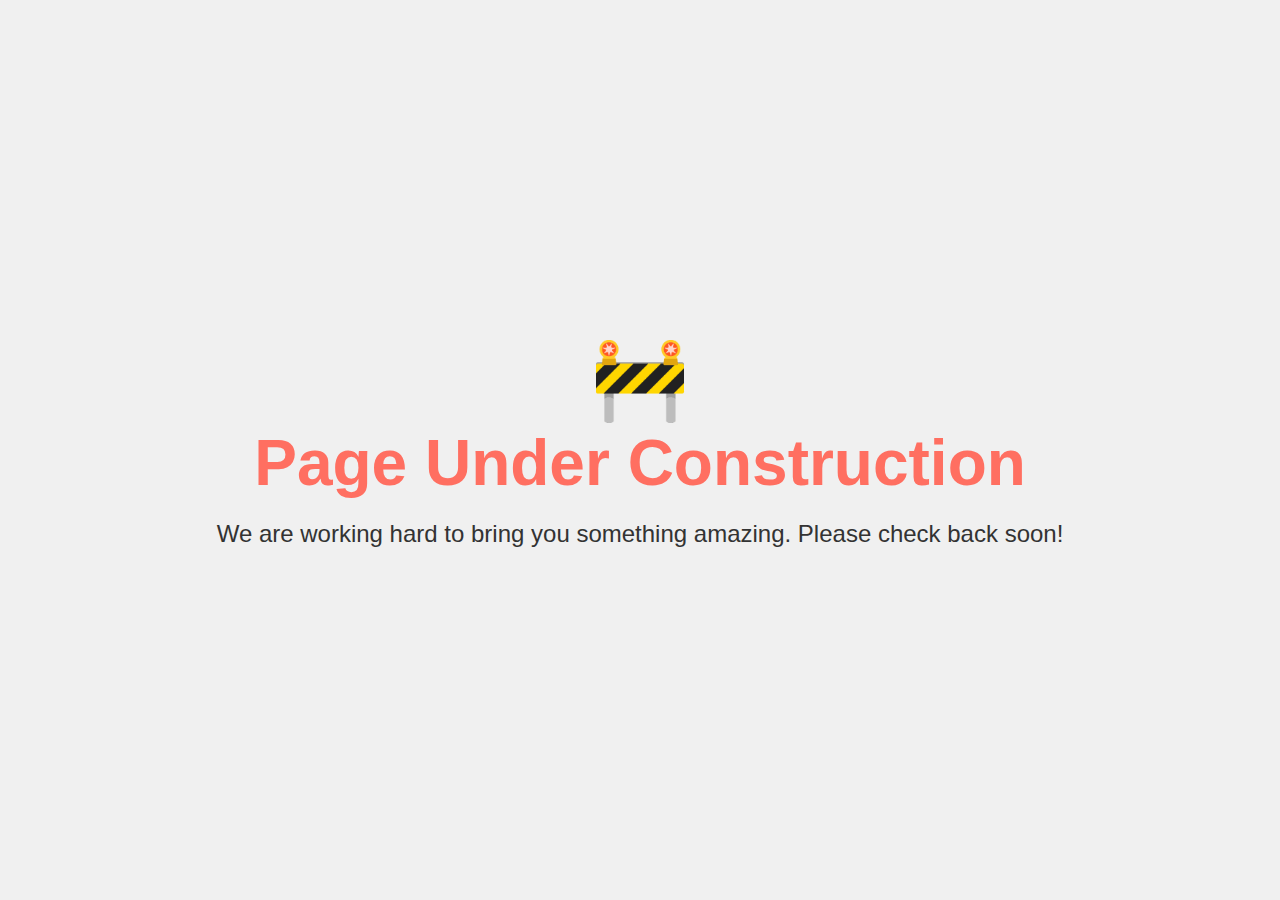
==== commit 16f45018: "adding demo html files to take time and make an info and project page" ====
--- a/elements.html
+++ b/elements.html
@@ -1,498 +1,49 @@
-<!DOCTYPE HTML>
-<!--
-	Massively by HTML5 UP
-	html5up.net | @ajlkn
-	Free for personal and commercial use under the CCA 3.0 license (html5up.net/license)
--->
-<html>
-	<head>
-		<title>Elements Reference - Massively by HTML5 UP</title>
-		<meta charset="utf-8" />
-		<meta name="viewport" content="width=device-width, initial-scale=1, user-scalable=no" />
-		<link rel="stylesheet" href="assets/css/main.css" />
-		<noscript><link rel="stylesheet" href="assets/css/noscript.css" /></noscript>
-	</head>
-	<body class="is-preload">
+<!DOCTYPE html>
+<html lang="en">
+<head>
+    <meta charset="UTF-8">
+    <meta name="viewport" content="width=device-width, initial-scale=1.0">
+    <title>Page Under Construction</title>
+    <style>
+        body {
+            margin: 0;
+            padding: 0;
+            display: flex;
+            justify-content: center;
+            align-items: center;
+            height: 100vh;
+            background-color: #f0f0f0; /* Light background color */
+            font-family: Arial, sans-serif;
+        }
 
-		<!-- Wrapper -->
-			<div id="wrapper">
+        .construction-message {
+            text-align: center;
+        }
 
-				<!-- Header -->
-					<header id="header">
-						<a href="index.html" class="logo">Massively</a>
-					</header>
+        .construction-message h1 {
+            font-size: 4rem; /* Large heading */
+            color: #ff6f61; /* Eye-catching color */
+            margin: 0;
+            padding: 0;
+        }
 
-				<!-- Nav -->
-					<nav id="nav">
-						<ul class="links">
-							<li><a href="index.html">This is Massively</a></li>
-							<li><a href="generic.html">Generic Page</a></li>
-							<li class="active"><a href="elements.html">Elements Reference</a></li>
-						</ul>
-						<ul class="icons">
-							<li><a href="#" class="icon brands fa-twitter"><span class="label">Twitter</span></a></li>
-							<li><a href="#" class="icon brands fa-facebook-f"><span class="label">Facebook</span></a></li>
-							<li><a href="#" class="icon brands fa-instagram"><span class="label">Instagram</span></a></li>
-							<li><a href="#" class="icon brands fa-github"><span class="label">GitHub</span></a></li>
-						</ul>
-					</nav>
+        .construction-message p {
+            font-size: 1.5rem;
+            color: #333;
+            margin: 20px 0;
+        }
 
-				<!-- Main -->
-					<div id="main">
-
-						<!-- Post -->
-							<section class="post">
-								<header class="major">
-									<h1>Elements<br />
-									Reference</h1>
-								</header>
-
-								<!-- Text stuff -->
-									<h2>Text</h2>
-									<p>This is <b>bold</b> and this is <strong>strong</strong>. This is <i>italic</i> and this is <em>emphasized</em>.
-									This is <sup>superscript</sup> text and this is <sub>subscript</sub> text.
-									This is <u>underlined</u> and this is code: <code>for (;;) { ... }</code>.
-									Finally, this is a <a href="#">link</a>.</p>
-									<hr />
-									<h2>Heading Level 2</h2>
-									<h3>Heading Level 3</h3>
-									<h4>Heading Level 4</h4>
-									<h5>Heading Level 5</h5>
-									<h6>Heading Level 6</h6>
-									<hr />
-									<header>
-										<h2>Heading with a Subtitle</h2>
-										<p>Lorem ipsum dolor sit amet nullam id egestas urna aliquam</p>
-									</header>
-									<p>Nunc lacinia ante nunc ac lobortis. Interdum adipiscing gravida odio porttitor sem non mi integer non faucibus ornare mi ut ante amet placerat aliquet. Volutpat eu sed ante lacinia sapien lorem accumsan varius montes viverra nibh in adipiscing blandit tempus accumsan.</p>
-									<header>
-										<h3>Heading with a Subtitle</h3>
-										<p>Lorem ipsum dolor sit amet nullam id egestas urna aliquam</p>
-									</header>
-									<p>Nunc lacinia ante nunc ac lobortis. Interdum adipiscing gravida odio porttitor sem non mi integer non faucibus ornare mi ut ante amet placerat aliquet. Volutpat eu sed ante lacinia sapien lorem accumsan varius montes viverra nibh in adipiscing blandit tempus accumsan.</p>
-									<header>
-										<h4>Heading with a Subtitle</h4>
-										<p>Lorem ipsum dolor sit amet nullam id egestas urna aliquam</p>
-									</header>
-									<p>Nunc lacinia ante nunc ac lobortis. Interdum adipiscing gravida odio porttitor sem non mi integer non faucibus ornare mi ut ante amet placerat aliquet. Volutpat eu sed ante lacinia sapien lorem accumsan varius montes viverra nibh in adipiscing blandit tempus accumsan.</p>
-
-									<hr />
-
-								<!-- Lists -->
-									<h2>Lists</h2>
-									<div class="row">
-										<div class="col-6 col-12-small">
-
-											<h3>Unordered</h3>
-											<ul>
-												<li>Dolor pulvinar etiam.</li>
-												<li>Sagittis lorem eleifend.</li>
-												<li>Felis feugiat dolore viverra.</li>
-												<li>Dolor pulvinar etiam.</li>
-											</ul>
-
-											<h3>Alternate</h3>
-											<ul class="alt">
-												<li>Dolor pulvinar etiam etiam.</li>
-												<li>Sagittis adipiscing eleifend.</li>
-												<li>Felis enim dolore viverra.</li>
-												<li>Dolor pulvinar etiam etiam.</li>
-											</ul>
-
-										</div>
-										<div class="col-6 col-12-small">
-
-											<h3>Ordered</h3>
-											<ol>
-												<li>Dolor pulvinar etiam.</li>
-												<li>Etiam vel felis at viverra.</li>
-												<li>Felis enim feugiat magna.</li>
-												<li>Etiam vel felis nullam.</li>
-												<li>Felis enim et tempus.</li>
-											</ol>
-
-											<h3>Icons</h3>
-											<ul class="icons">
-												<li><a href="#" class="icon brands fa-twitter"><span class="label">Twitter</span></a></li>
-												<li><a href="#" class="icon brands fa-facebook-f"><span class="label">Facebook</span></a></li>
-												<li><a href="#" class="icon brands fa-instagram"><span class="label">Instagram</span></a></li>
-												<li><a href="#" class="icon brands fa-github"><span class="label">Github</span></a></li>
-												<li><a href="#" class="icon brands fa-dribbble"><span class="label">Dribbble</span></a></li>
-											</ul>
-											<ul class="icons alt">
-												<li><a href="#" class="icon brands alt fa-twitter"><span class="label">Twitter</span></a></li>
-												<li><a href="#" class="icon brands alt fa-facebook-f"><span class="label">Facebook</span></a></li>
-												<li><a href="#" class="icon brands alt fa-instagram"><span class="label">Instagram</span></a></li>
-												<li><a href="#" class="icon brands alt fa-github"><span class="label">Github</span></a></li>
-												<li><a href="#" class="icon brands alt fa-dribbble"><span class="label">Dribbble</span></a></li>
-											</ul>
-
-										</div>
-									</div>
-									<h3>Definition</h3>
-									<dl>
-										<dt>Item 1</dt>
-										<dd>
-											<p>Lorem ipsum dolor vestibulum ante ipsum primis in faucibus vestibulum. Blandit adipiscing eu felis iaculis volutpat ac adipiscing accumsan eu faucibus. Integer ac pellentesque praesent.</p>
-										</dd>
-										<dt>Item 2</dt>
-										<dd>
-											<p>Lorem ipsum dolor vestibulum ante ipsum primis in faucibus vestibulum. Blandit adipiscing eu felis iaculis volutpat ac adipiscing accumsan eu faucibus. Integer ac pellentesque praesent.</p>
-										</dd>
-										<dt>Item 3</dt>
-										<dd>
-											<p>Lorem ipsum dolor vestibulum ante ipsum primis in faucibus vestibulum. Blandit adipiscing eu felis iaculis volutpat ac adipiscing accumsan eu faucibus. Integer ac pellentesque praesent.</p>
-										</dd>
-									</dl>
-
-									<h3>Actions</h3>
-									<ul class="actions">
-										<li><a href="#" class="button primary">Primary</a></li>
-										<li><a href="#" class="button">Default</a></li>
-									</ul>
-									<ul class="actions small">
-										<li><a href="#" class="button primary small">Small</a></li>
-										<li><a href="#" class="button small">Small</a></li>
-									</ul>
-									<div class="row">
-										<div class="col-6 col-12-small">
-											<ul class="actions stacked">
-												<li><a href="#" class="button primary">Default</a></li>
-												<li><a href="#" class="button">Default</a></li>
-											</ul>
-										</div>
-										<div class="col-6 col-12-small">
-											<ul class="actions stacked">
-												<li><a href="#" class="button primary small">Small</a></li>
-												<li><a href="#" class="button small">Small</a></li>
-											</ul>
-										</div>
-									</div>
-									<div class="row">
-										<div class="col-6 col-12-small">
-											<ul class="actions stacked">
-												<li><a href="#" class="button primary fit">Default</a></li>
-												<li><a href="#" class="button fit">Default</a></li>
-											</ul>
-										</div>
-										<div class="col-6 col-12-small">
-											<ul class="actions stacked">
-												<li><a href="#" class="button primary small fit">Small</a></li>
-												<li><a href="#" class="button small fit">Small</a></li>
-											</ul>
-										</div>
-									</div>
-
-									<hr />
-
-								<!-- Blockquote -->
-									<h2>Blockquote</h2>
-									<blockquote>Fringilla nisl. Donec accumsan interdum nisi, quis tincidunt felis sagittis eget tempus euismod. Vestibulum ante ipsum primis in faucibus vestibulum. Blandit adipiscing eu felis iaculis volutpat ac adipiscing accumsan faucibus. Vestibulum ante ipsum primis in faucibus vestibulum. Blandit adipiscing eu felis.</blockquote>
-
-									<hr />
-
-								<!-- Table -->
-									<h2>Table</h2>
-
-									<h3>Default</h3>
-									<div class="table-wrapper">
-										<table>
-											<thead>
-												<tr>
-													<th>Name</th>
-													<th>Description</th>
-													<th>Price</th>
-												</tr>
-											</thead>
-											<tbody>
-												<tr>
-													<td>Item 1</td>
-													<td>Ante turpis integer aliquet porttitor.</td>
-													<td>29.99</td>
-												</tr>
-												<tr>
-													<td>Item 2</td>
-													<td>Vis ac commodo adipiscing arcu aliquet.</td>
-													<td>19.99</td>
-												</tr>
-												<tr>
-													<td>Item 3</td>
-													<td> Morbi faucibus arcu accumsan lorem.</td>
-													<td>29.99</td>
-												</tr>
-												<tr>
-													<td>Item 4</td>
-													<td>Vitae integer tempus condimentum.</td>
-													<td>19.99</td>
-												</tr>
-												<tr>
-													<td>Item 5</td>
-													<td>Ante turpis integer aliquet porttitor.</td>
-													<td>29.99</td>
-												</tr>
-											</tbody>
-											<tfoot>
-												<tr>
-													<td colspan="2"></td>
-													<td>100.00</td>
-												</tr>
-											</tfoot>
-										</table>
-									</div>
-
-									<h3>Alternate</h3>
-									<div class="table-wrapper">
-										<table class="alt">
-											<thead>
-												<tr>
-													<th>Name</th>
-													<th>Description</th>
-													<th>Price</th>
-												</tr>
-											</thead>
-											<tbody>
-												<tr>
-													<td>Item 1</td>
-													<td>Ante turpis integer aliquet porttitor.</td>
-													<td>29.99</td>
-												</tr>
-												<tr>
-													<td>Item 2</td>
-													<td>Vis ac commodo adipiscing arcu aliquet.</td>
-													<td>19.99</td>
-												</tr>
-												<tr>
-													<td>Item 3</td>
-													<td> Morbi faucibus arcu accumsan lorem.</td>
-													<td>29.99</td>
-												</tr>
-												<tr>
-													<td>Item 4</td>
-													<td>Vitae integer tempus condimentum.</td>
-													<td>19.99</td>
-												</tr>
-												<tr>
-													<td>Item 5</td>
-													<td>Ante turpis integer aliquet porttitor.</td>
-													<td>29.99</td>
-												</tr>
-											</tbody>
-											<tfoot>
-												<tr>
-													<td colspan="2"></td>
-													<td>100.00</td>
-												</tr>
-											</tfoot>
-										</table>
-									</div>
-
-									<hr />
-
-								<!-- Buttons -->
-									<h2>Buttons</h2>
-									<ul class="actions">
-										<li><a href="#" class="button primary">Primary</a></li>
-										<li><a href="#" class="button">Default</a></li>
-									</ul>
-									<ul class="actions">
-										<li><a href="#" class="button primary large">Large</a></li>
-										<li><a href="#" class="button">Default</a></li>
-										<li><a href="#" class="button small">Small</a></li>
-									</ul>
-									<ul class="actions fit">
-										<li><a href="#" class="button primary fit">Fit</a></li>
-										<li><a href="#" class="button fit">Fit</a></li>
-									</ul>
-									<ul class="actions fit small">
-										<li><a href="#" class="button primary fit small">Fit + Small</a></li>
-										<li><a href="#" class="button fit small">Fit + Small</a></li>
-									</ul>
-									<ul class="actions">
-										<li><a href="#" class="button primary icon solid fa-search">Icon</a></li>
-										<li><a href="#" class="button icon solid fa-download">Icon</a></li>
-									</ul>
-									<ul class="actions">
-										<li><span class="button primary disabled">Primary</span></li>
-										<li><span class="button disabled">Default</span></li>
-									</ul>
-
-									<hr />
-
-								<!-- Form -->
-									<h2>Form</h2>
-
-									<form method="post" action="#">
-										<div class="row gtr-uniform">
-											<div class="col-6 col-12-xsmall">
-												<input type="text" name="demo-name" id="demo-name" value="" placeholder="Name" />
-											</div>
-											<div class="col-6 col-12-xsmall">
-												<input type="email" name="demo-email" id="demo-email" value="" placeholder="Email" />
-											</div>
-											<!-- Break -->
-											<div class="col-12">
-												<select name="demo-category" id="demo-category">
-													<option value="">- Category -</option>
-													<option value="1">Manufacturing</option>
-													<option value="1">Shipping</option>
-													<option value="1">Administration</option>
-													<option value="1">Human Resources</option>
-												</select>
-											</div>
-											<!-- Break -->
-											<div class="col-4 col-12-small">
-												<input type="radio" id="demo-priority-low" name="demo-priority" checked>
-												<label for="demo-priority-low">Low</label>
-											</div>
-											<div class="col-4 col-12-small">
-												<input type="radio" id="demo-priority-normal" name="demo-priority">
-												<label for="demo-priority-normal">Normal</label>
-											</div>
-											<div class="col-4 col-12-small">
-												<input type="radio" id="demo-priority-high" name="demo-priority">
-												<label for="demo-priority-high">High</label>
-											</div>
-											<!-- Break -->
-											<div class="col-6 col-12-small">
-												<input type="checkbox" id="demo-copy" name="demo-copy">
-												<label for="demo-copy">Email me a copy</label>
-											</div>
-											<div class="col-6 col-12-small">
-												<input type="checkbox" id="demo-human" name="demo-human" checked>
-												<label for="demo-human">I am a human</label>
-											</div>
-											<!-- Break -->
-											<div class="col-12">
-												<textarea name="demo-message" id="demo-message" placeholder="Enter your message" rows="6"></textarea>
-											</div>
-											<!-- Break -->
-											<div class="col-12">
-												<ul class="actions">
-													<li><input type="submit" value="Send Message" class="primary" /></li>
-													<li><input type="reset" value="Reset" /></li>
-												</ul>
-											</div>
-										</div>
-									</form>
-
-									<hr />
-
-								<!-- Image -->
-									<h2>Image</h2>
-
-									<h3>Fit</h3>
-									<span class="image fit"><img src="images/pic01.jpg" alt="" /></span>
-									<div class="box alt">
-										<div class="row gtr-50 gtr-uniform">
-											<div class="col-4"><span class="image fit"><img src="images/pic02.jpg" alt="" /></span></div>
-											<div class="col-4"><span class="image fit"><img src="images/pic03.jpg" alt="" /></span></div>
-											<div class="col-4"><span class="image fit"><img src="images/pic04.jpg" alt="" /></span></div>
-											<!-- Break -->
-											<div class="col-4"><span class="image fit"><img src="images/pic04.jpg" alt="" /></span></div>
-											<div class="col-4"><span class="image fit"><img src="images/pic02.jpg" alt="" /></span></div>
-											<div class="col-4"><span class="image fit"><img src="images/pic03.jpg" alt="" /></span></div>
-											<!-- Break -->
-											<div class="col-4"><span class="image fit"><img src="images/pic03.jpg" alt="" /></span></div>
-											<div class="col-4"><span class="image fit"><img src="images/pic04.jpg" alt="" /></span></div>
-											<div class="col-4"><span class="image fit"><img src="images/pic02.jpg" alt="" /></span></div>
-										</div>
-									</div>
-
-									<h3>Left &amp; Right</h3>
-									<p><span class="image left"><img src="images/pic08.jpg" alt="" /></span>Lorem ipsum dolor sit accumsan interdum nisi, quis tincidunt felis sagittis eget. tempus euismod. Vestibulum ante ipsum primis in faucibus vestibulum. Blandit adipiscing eu felis iaculis volutpat ac adipiscing accumsan eu faucibus. Integer ac pellentesque praesent tincidunt felis sagittis eget. tempus euismod. Vestibulum ante ipsum primis sagittis eget. tempus euismod. Vestibulum ante ipsum primis in faucibus vestibulum. Blandit adipiscing eu felis iaculis volutpat ac adipiscing accumsan eu faucibus. Integer ac pellentesque praesent tincidunt felis sagittis eget. tempus euismod. Vestibulum ante ipsum primis in faucibus vestibulum. Blandit adipiscing eu felis iaculis volutpat ac adipiscing accumsan eu faucibus. Integer ac pellentesque praesent. Vestibulum ante ipsum primis in faucibus magna blandit adipiscing eu felis iaculis.</p>
-									<p><span class="image right"><img src="images/pic09.jpg" alt="" /></span>Lorem ipsum dolor sit accumsan interdum nisi, quis tincidunt felis sagittis eget. tempus euismod. Vestibulum ante ipsum primis in faucibus vestibulum. Blandit adipiscing eu felis iaculis volutpat ac adipiscing accumsan eu faucibus. Integer ac pellentesque praesent tincidunt felis sagittis eget. tempus euismod. Vestibulum ante ipsum primis sagittis eget. tempus euismod. Vestibulum ante ipsum primis in faucibus vestibulum. Blandit adipiscing eu felis iaculis volutpat ac adipiscing accumsan eu faucibus. Integer ac pellentesque praesent tincidunt felis sagittis eget. tempus euismod. Vestibulum ante ipsum primis in faucibus vestibulum. Blandit adipiscing eu felis iaculis volutpat ac adipiscing accumsan eu faucibus. Integer ac pellentesque praesent. Vestibulum ante ipsum primis in faucibus magna blandit adipiscing eu felis iaculis.</p>
-
-									<hr />
-
-								<!-- Box -->
-									<h2>Box</h2>
-									<div class="box">
-										<p>Felis sagittis eget tempus primis in faucibus vestibulum. Blandit adipiscing eu felis iaculis volutpat ac adipiscing accumsan eu faucibus. Integer ac pellentesque praesent tincidunt felis sagittis eget. tempus euismod. Magna sed etiam ante ipsum primis in faucibus vestibulum. Blandit adipiscing eu ipsum primis in faucibus vestibulum. Blandit adipiscing eu felis iaculis volutpat ac adipiscing accumsan eu faucibus lorem ipsum dolor sit amet nullam. Integer ac pellentesque praesent tincidunt felis sagittis eget. tempus euismod. Vestibulum ante ipsum primis sagittis eget. tempus euismod. Vestibulum ante ipsum primis in faucibus vestibulum. Blandit adipiscing eu felis iaculis volutpat ac adipiscing accumsan eu faucibus. Integer ac pellentesque praesent tincidunt felis sagittis eget. tempus euismod. Vestibulum ante ipsum primis in faucibus vestibulum. Blandit adipiscing eu felis iaculis volutpat ac adipiscing accumsan eu faucibus. Integer ac pellentesque praesent. Vestibulum ante ipsum primis in faucibus magna blandit adipiscing eu felis iaculis volutpat lorem ipsum dolor.</p>
-									</div>
-
-									<hr />
-
-								<!-- Preformatted Code -->
-									<h2>Preformatted</h2>
-									<pre><code>i = 0;
-
-while (!deck.isInOrder()) {
-    print 'Iteration ' + i;
-    deck.shuffle();
-    i++;
-}
-
-print 'It took ' + i + ' iterations to sort the deck.';
-</code></pre>
-
-							</section>
-
-					</div>
-
-				<!-- Footer -->
-					<footer id="footer">
-						<section>
-							<form method="post" action="#">
-								<div class="fields">
-									<div class="field">
-										<label for="name">Name</label>
-										<input type="text" name="name" id="name" />
-									</div>
-									<div class="field">
-										<label for="email">Email</label>
-										<input type="text" name="email" id="email" />
-									</div>
-									<div class="field">
-										<label for="message">Message</label>
-										<textarea name="message" id="message" rows="3"></textarea>
-									</div>
-								</div>
-								<ul class="actions">
-									<li><input type="submit" value="Send Message" /></li>
-								</ul>
-							</form>
-						</section>
-						<section class="split contact">
-							<section class="alt">
-								<h3>Address</h3>
-								<p>1234 Somewhere Road #87257<br />
-								Nashville, TN 00000-0000</p>
-							</section>
-							<section>
-								<h3>Phone</h3>
-								<p><a href="#">(000) 000-0000</a></p>
-							</section>
-							<section>
-								<h3>Email</h3>
-								<p><a href="#">info@untitled.tld</a></p>
-							</section>
-							<section>
-								<h3>Social</h3>
-								<ul class="icons alt">
-									<li><a href="#" class="icon brands alt fa-twitter"><span class="label">Twitter</span></a></li>
-									<li><a href="#" class="icon brands alt fa-facebook-f"><span class="label">Facebook</span></a></li>
-									<li><a href="#" class="icon brands alt fa-instagram"><span class="label">Instagram</span></a></li>
-									<li><a href="#" class="icon brands alt fa-github"><span class="label">GitHub</span></a></li>
-								</ul>
-							</section>
-						</section>
-					</footer>
-
-				<!-- Copyright -->
-					<div id="copyright">
-						<ul><li>&copy; Untitled</li><li>Design: <a href="https://html5up.net">HTML5 UP</a></li></ul>
-					</div>
-
-			</div>
-
-		<!-- Scripts -->
-			<script src="assets/js/jquery.min.js"></script>
-			<script src="assets/js/jquery.scrollex.min.js"></script>
-			<script src="assets/js/jquery.scrolly.min.js"></script>
-			<script src="assets/js/browser.min.js"></script>
-			<script src="assets/js/breakpoints.min.js"></script>
-			<script src="assets/js/util.js"></script>
-			<script src="assets/js/main.js"></script>
-
-	</body>
-</html>+        .construction-icon {
+            font-size: 5rem; /* Icon size */
+            color: #ff6f61;
+        }
+    </style>
+</head>
+<body>
+    <div class="construction-message">
+        <div class="construction-icon">🚧</div> <!-- Construction icon -->
+        <h1>Page Under Construction</h1>
+        <p>We are working hard to bring you something amazing. Please check back soon!</p>
+    </div>
+</body>
+</html>
